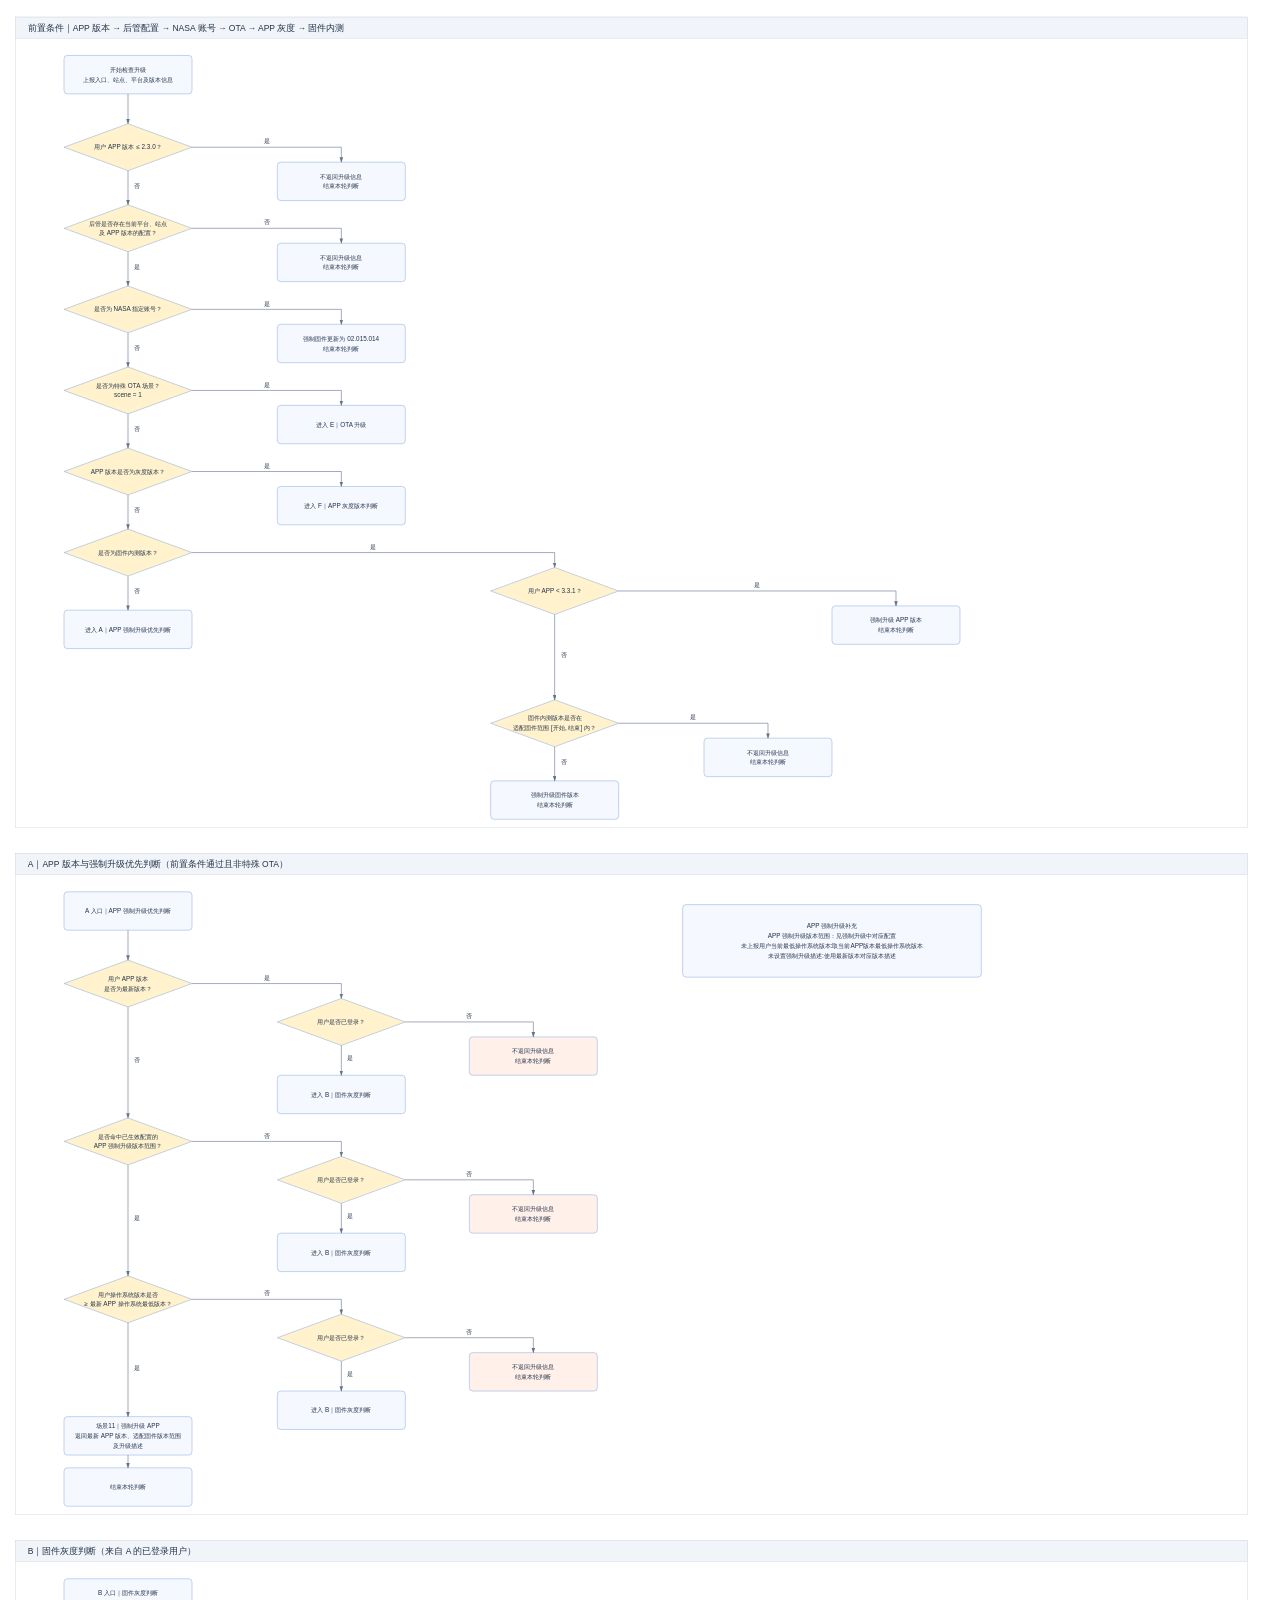
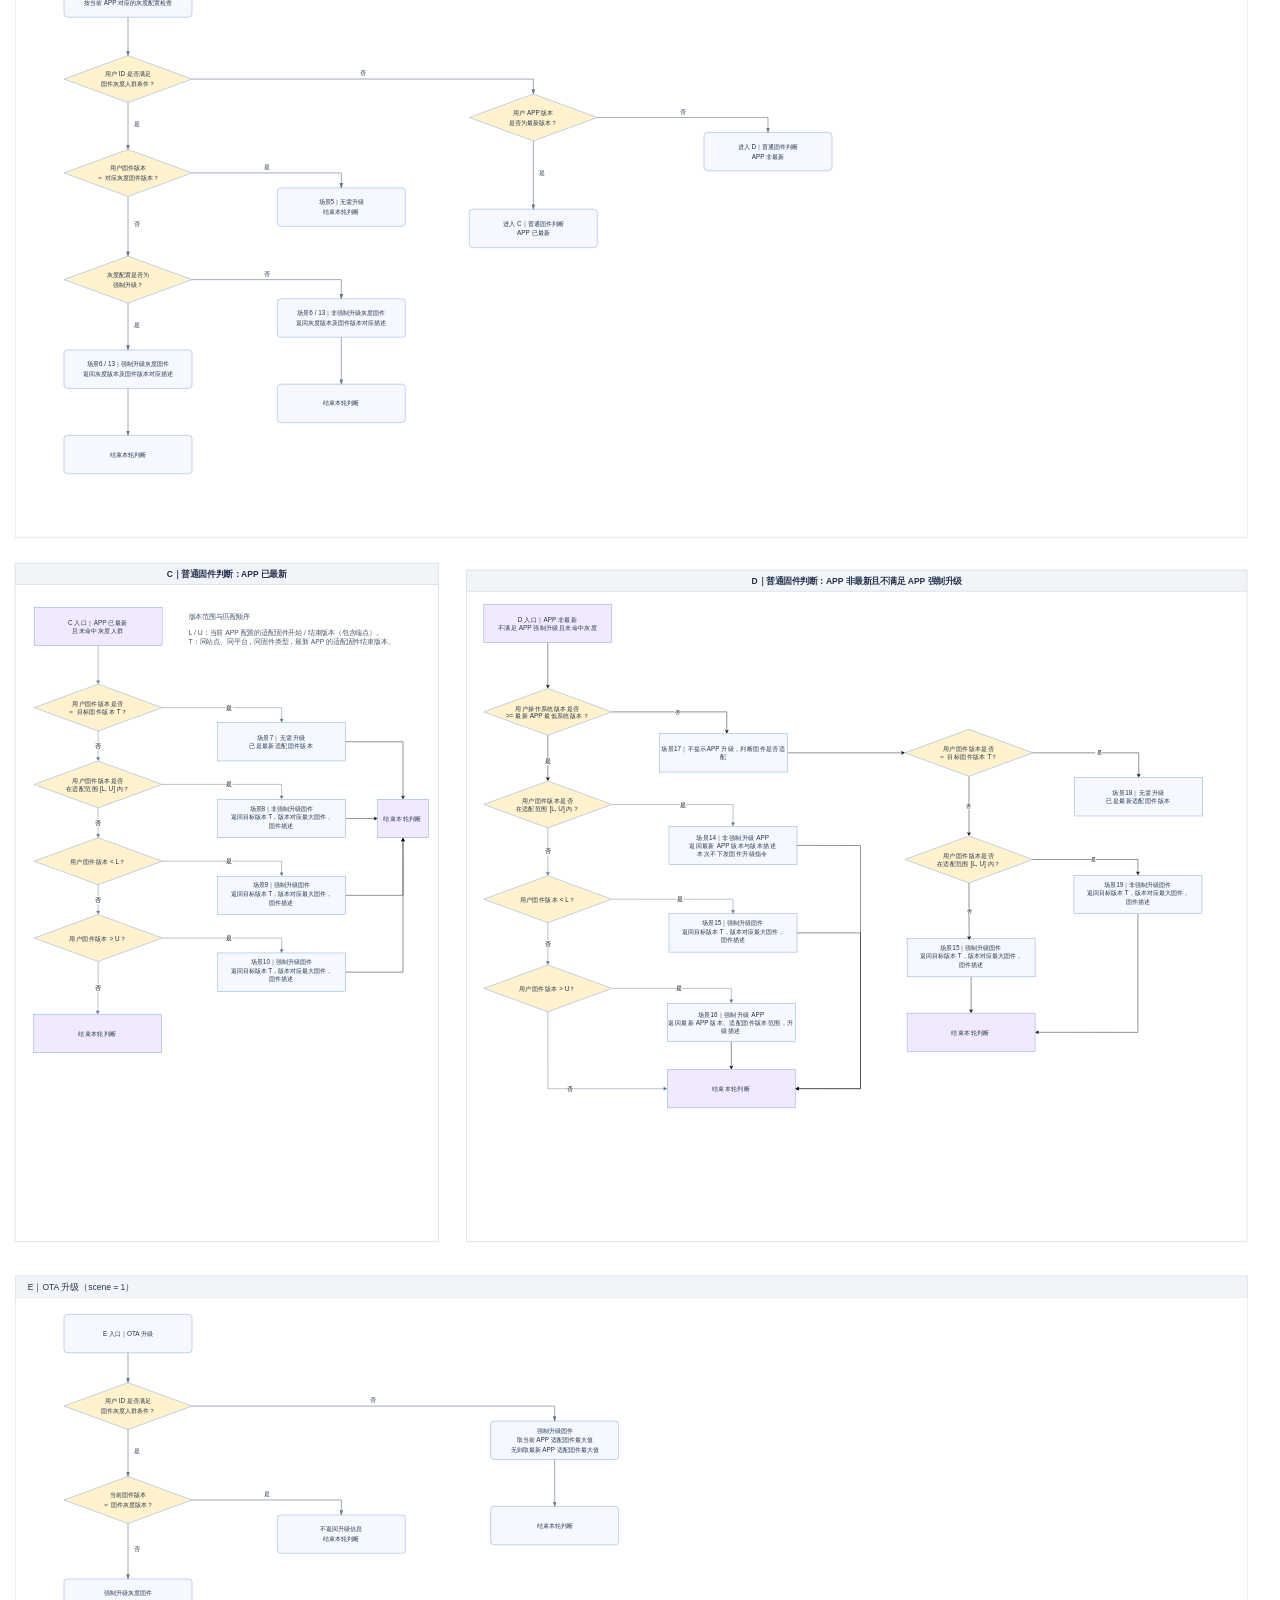
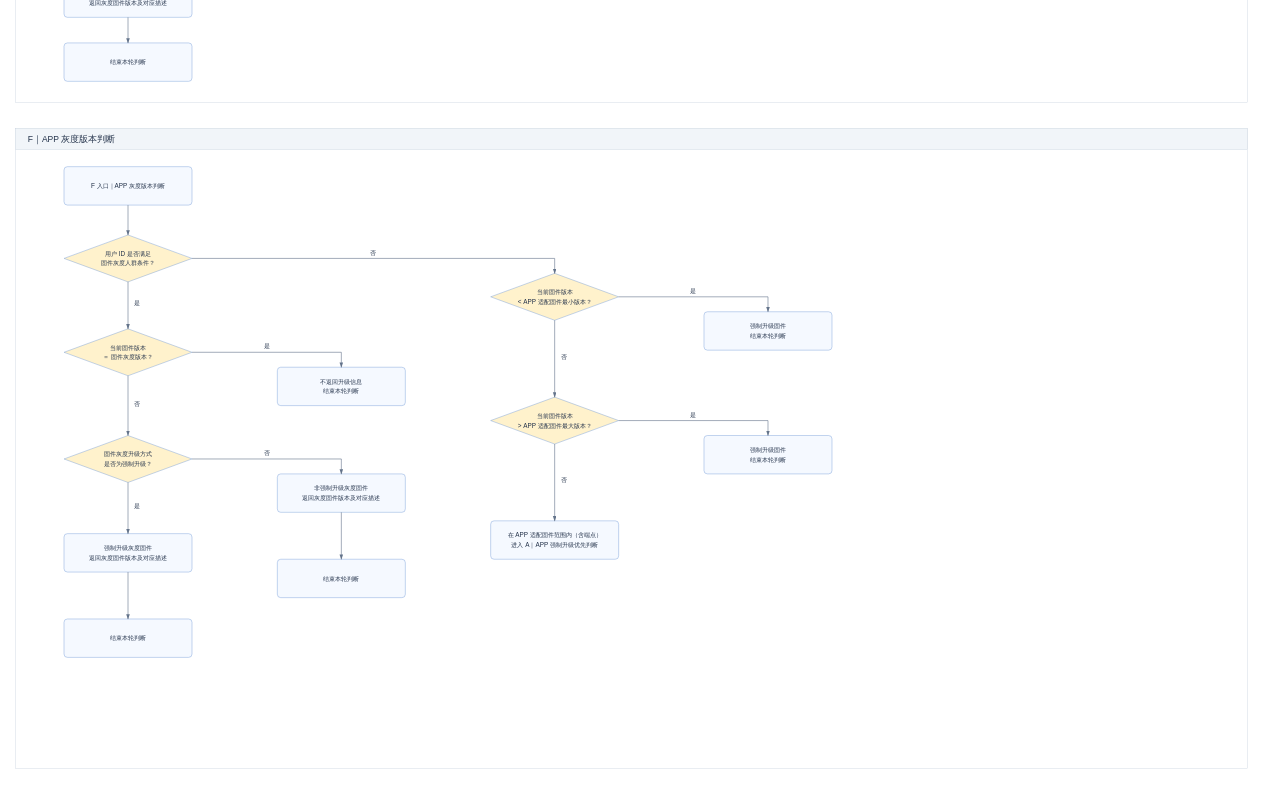
==== outputs/APP与固件升级-流程图打开.html @ 05f3bf26 "Publish OTA and APP grayscale upgrade flowcharts" ====
<!doctype html>
<html lang="zh-CN">
<head>
  <meta charset="utf-8">
  <meta name="viewport" content="width=device-width,initial-scale=1">
  <title>APP 与固件升级流程图</title>
  <style>
    html,body{margin:0;min-height:100%;background:#fff}
    img{display:block;width:100%;height:auto}
  </style>
</head>
<body>
  <img src="APP与固件升级-清晰布局.svg?v=20261028-ef-v6" alt="APP 与固件升级流程图">
</body>
</html>
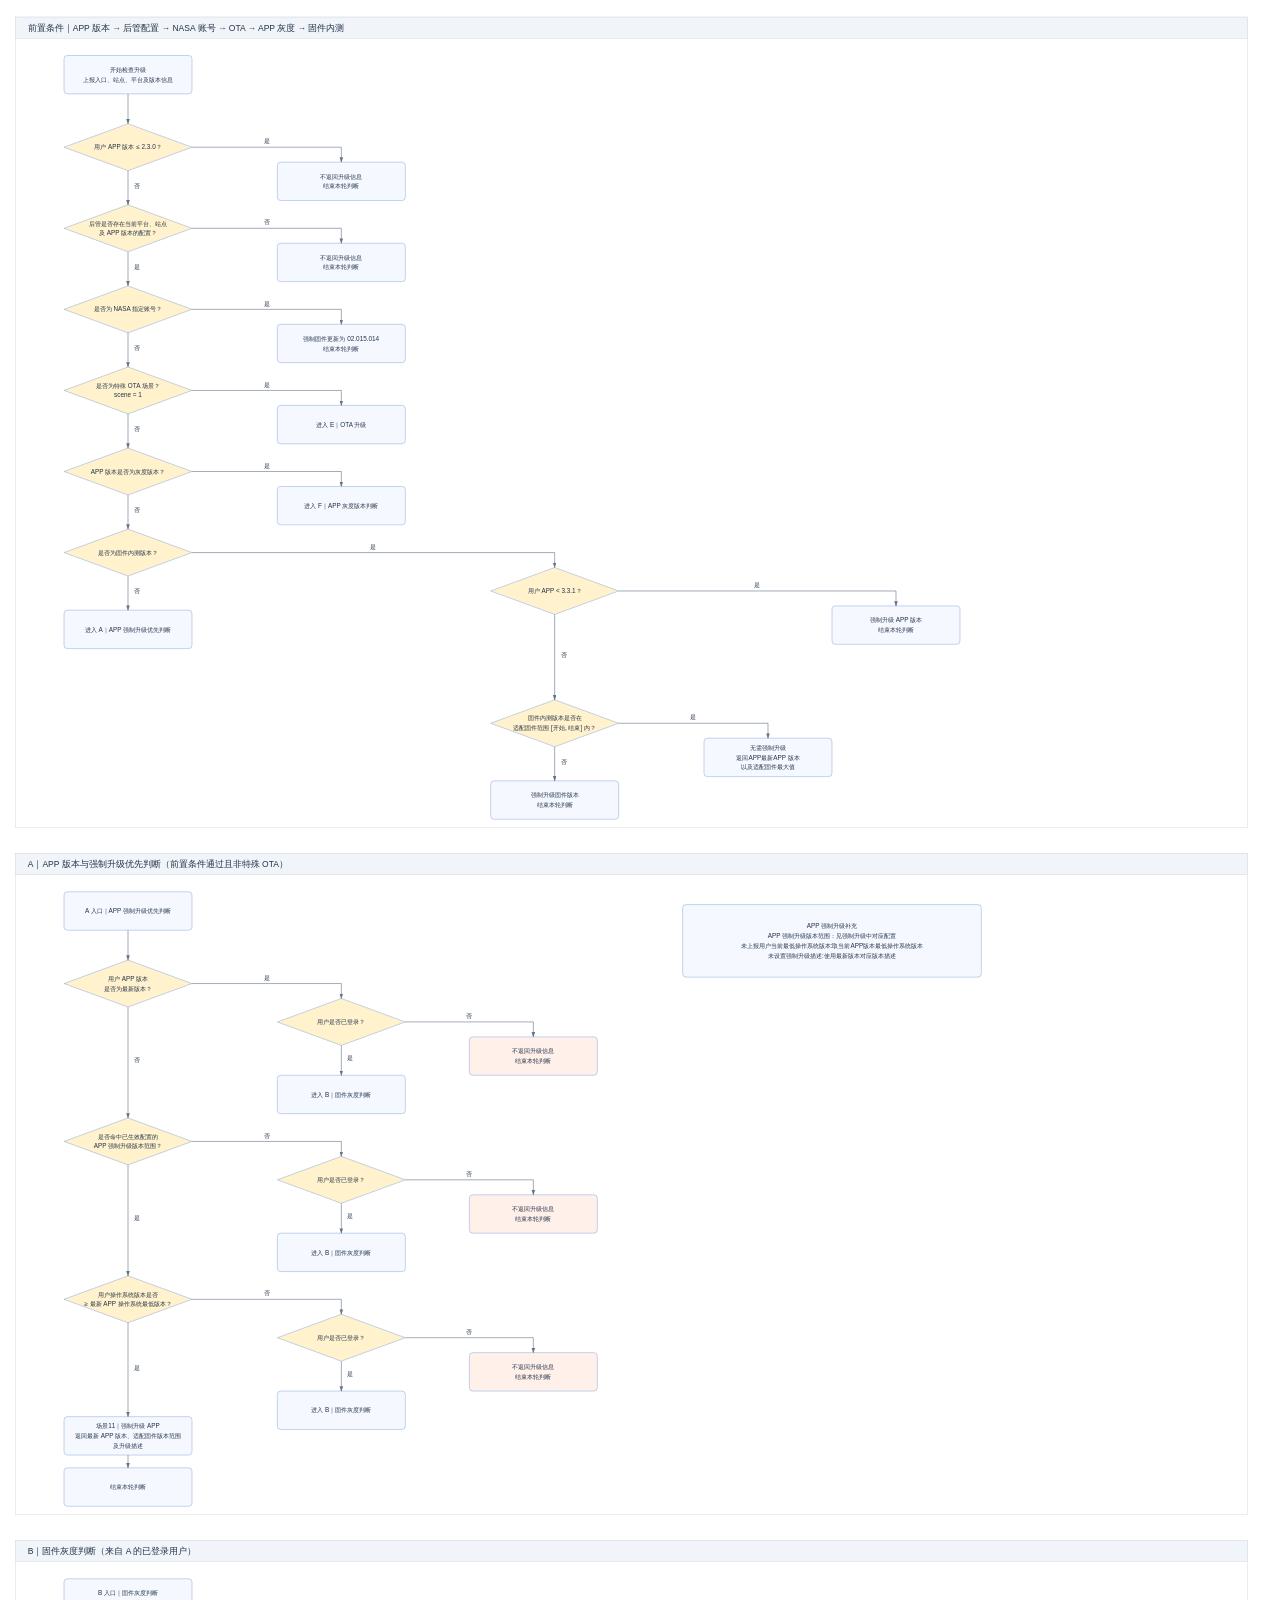
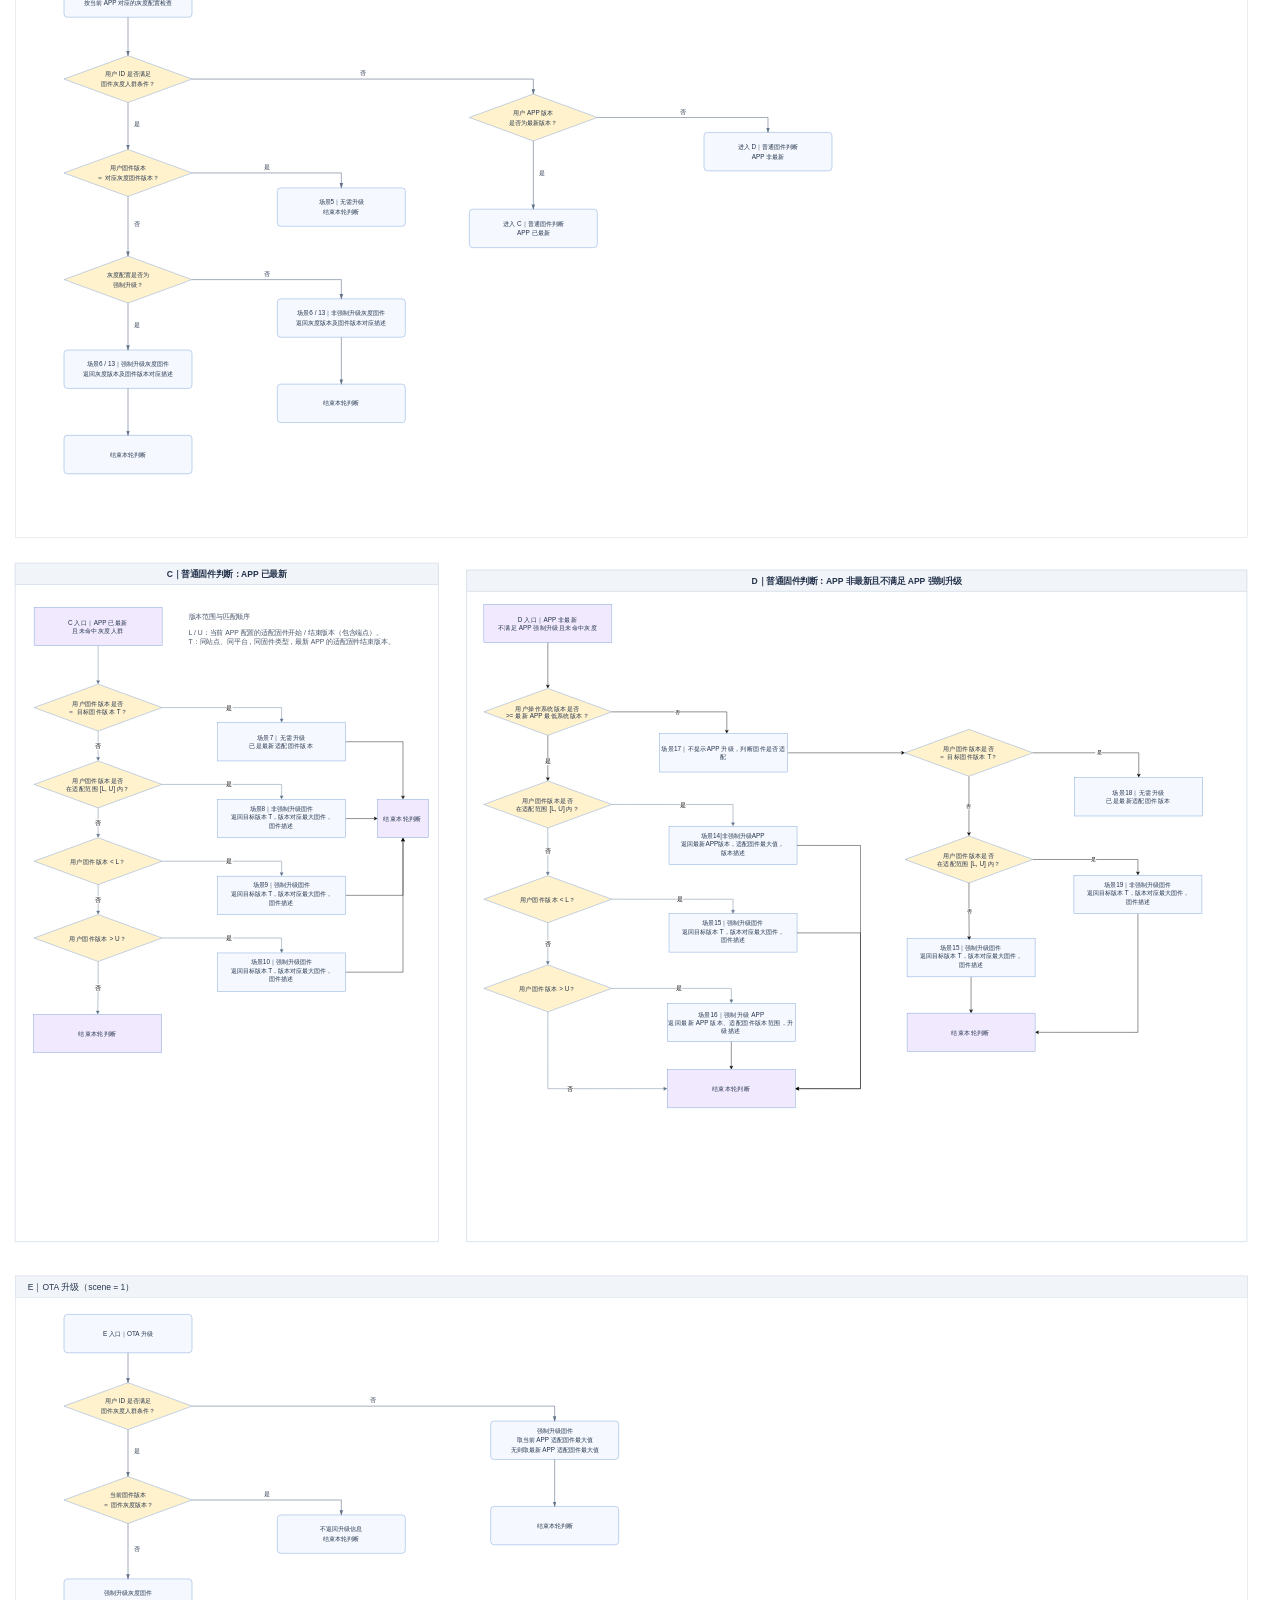
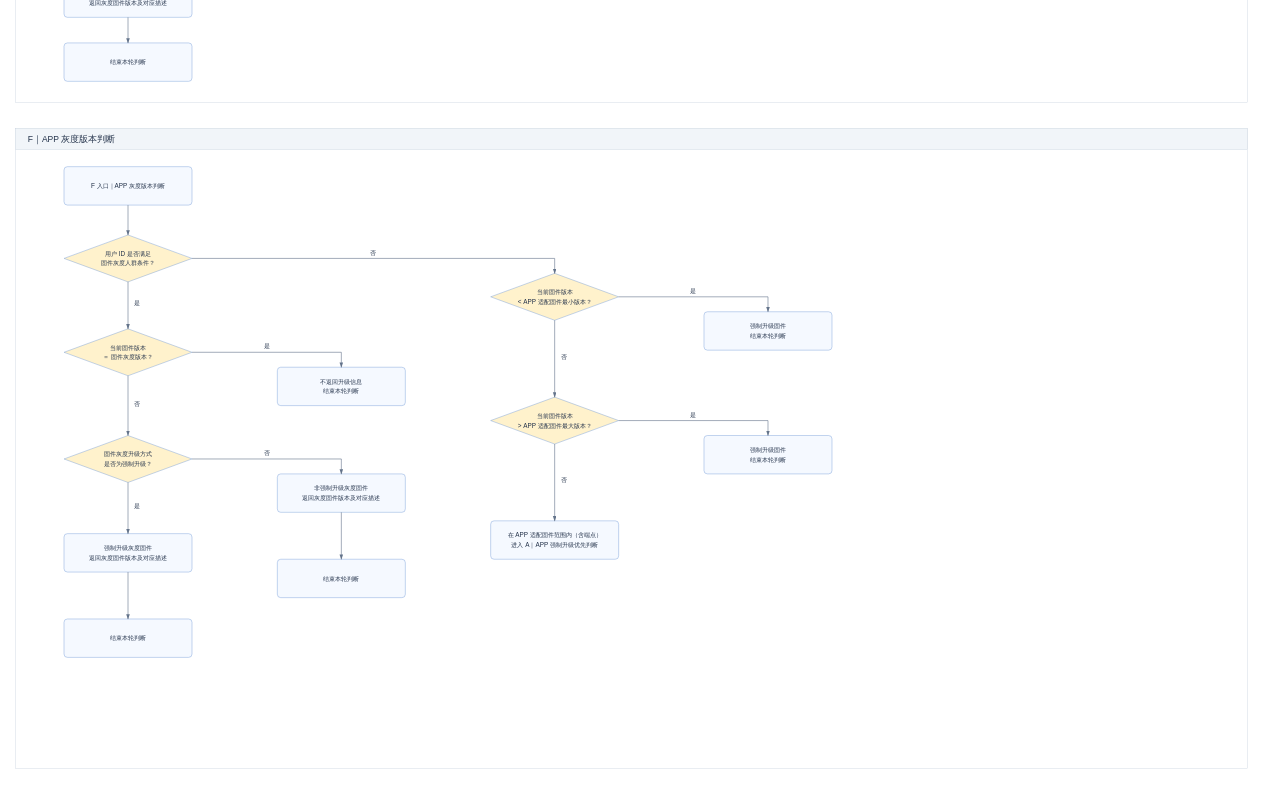
==== commit b316ebce: "Update beta firmware and scenario 14 upgrade responses" ====
--- a/outputs/APP与固件升级-流程图打开.html
+++ b/outputs/APP与固件升级-流程图打开.html
@@ -10,6 +10,6 @@
   </style>
 </head>
 <body>
-  <img src="APP与固件升级-清晰布局.svg?v=20261028-ef-v6" alt="APP 与固件升级流程图">
+  <img src="APP与固件升级-清晰布局.svg?v=20261028-scene14-v8" alt="APP 与固件升级流程图">
 </body>
 </html>
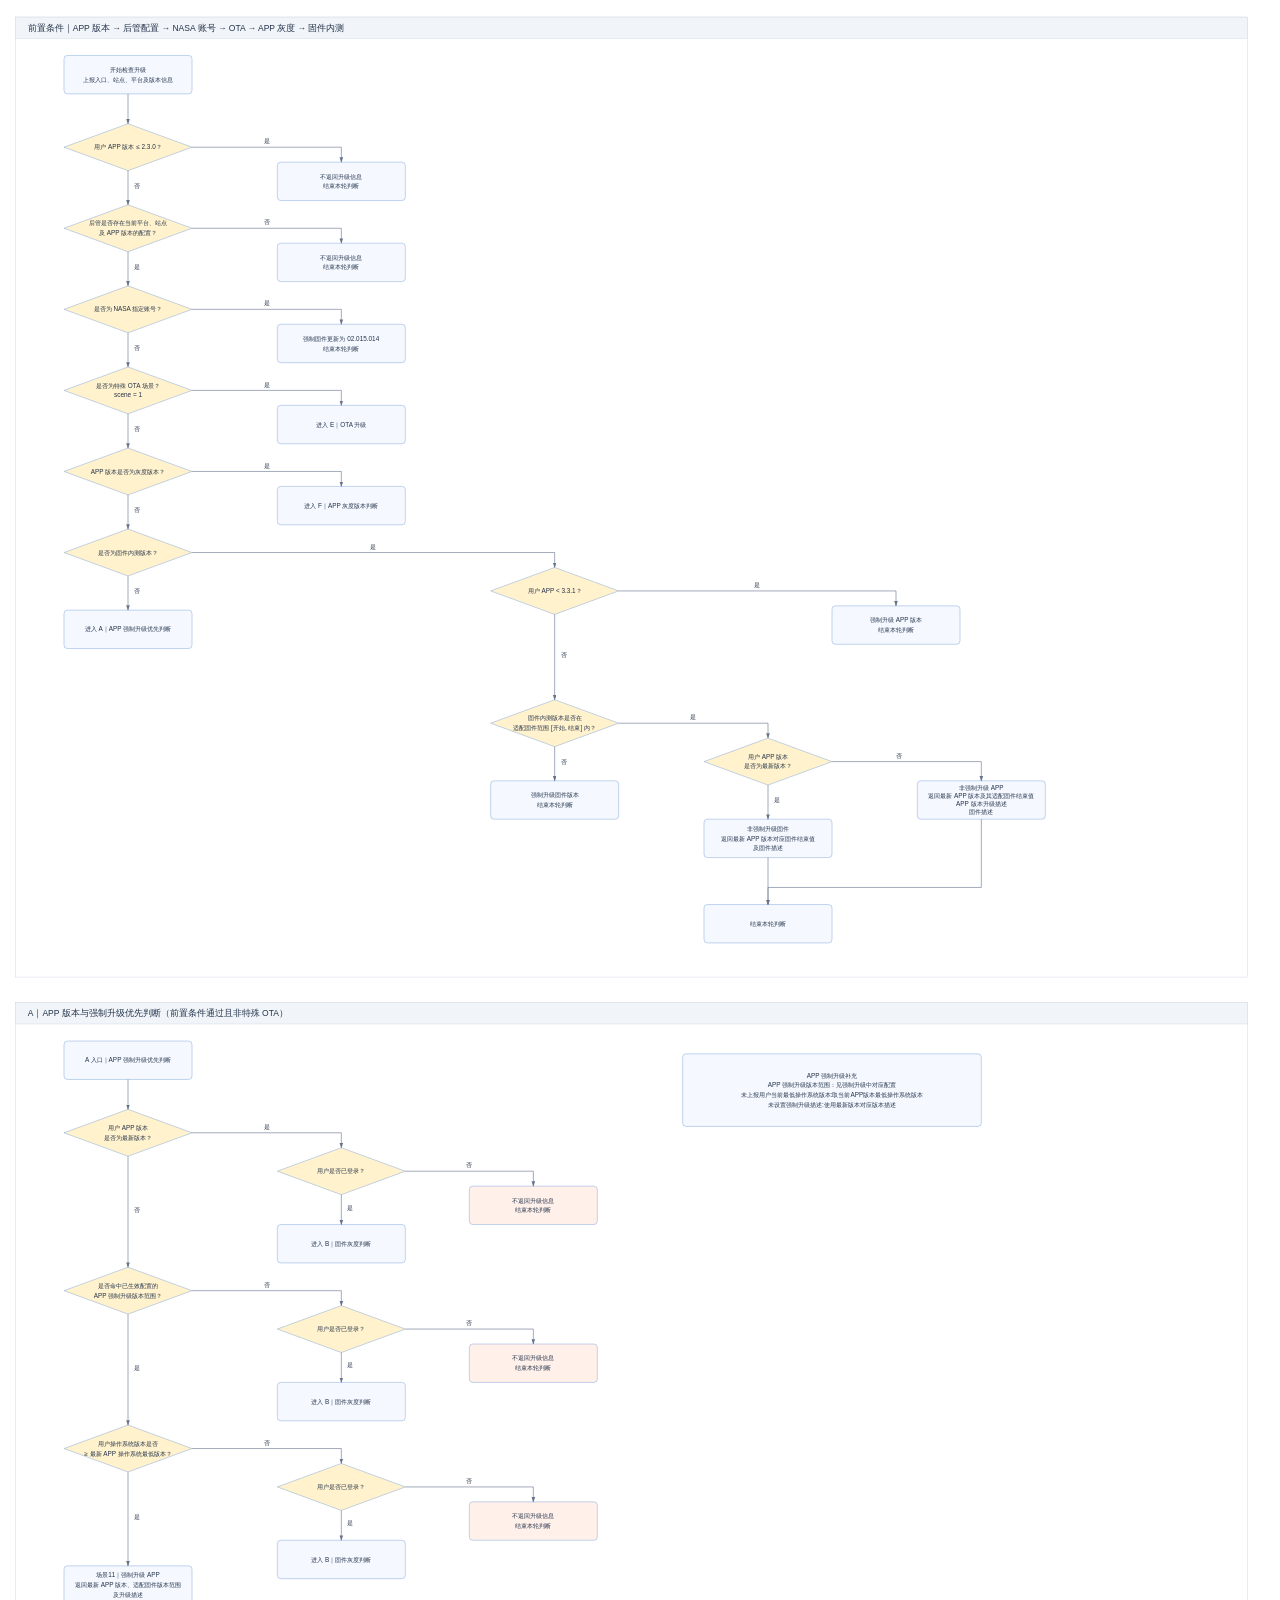
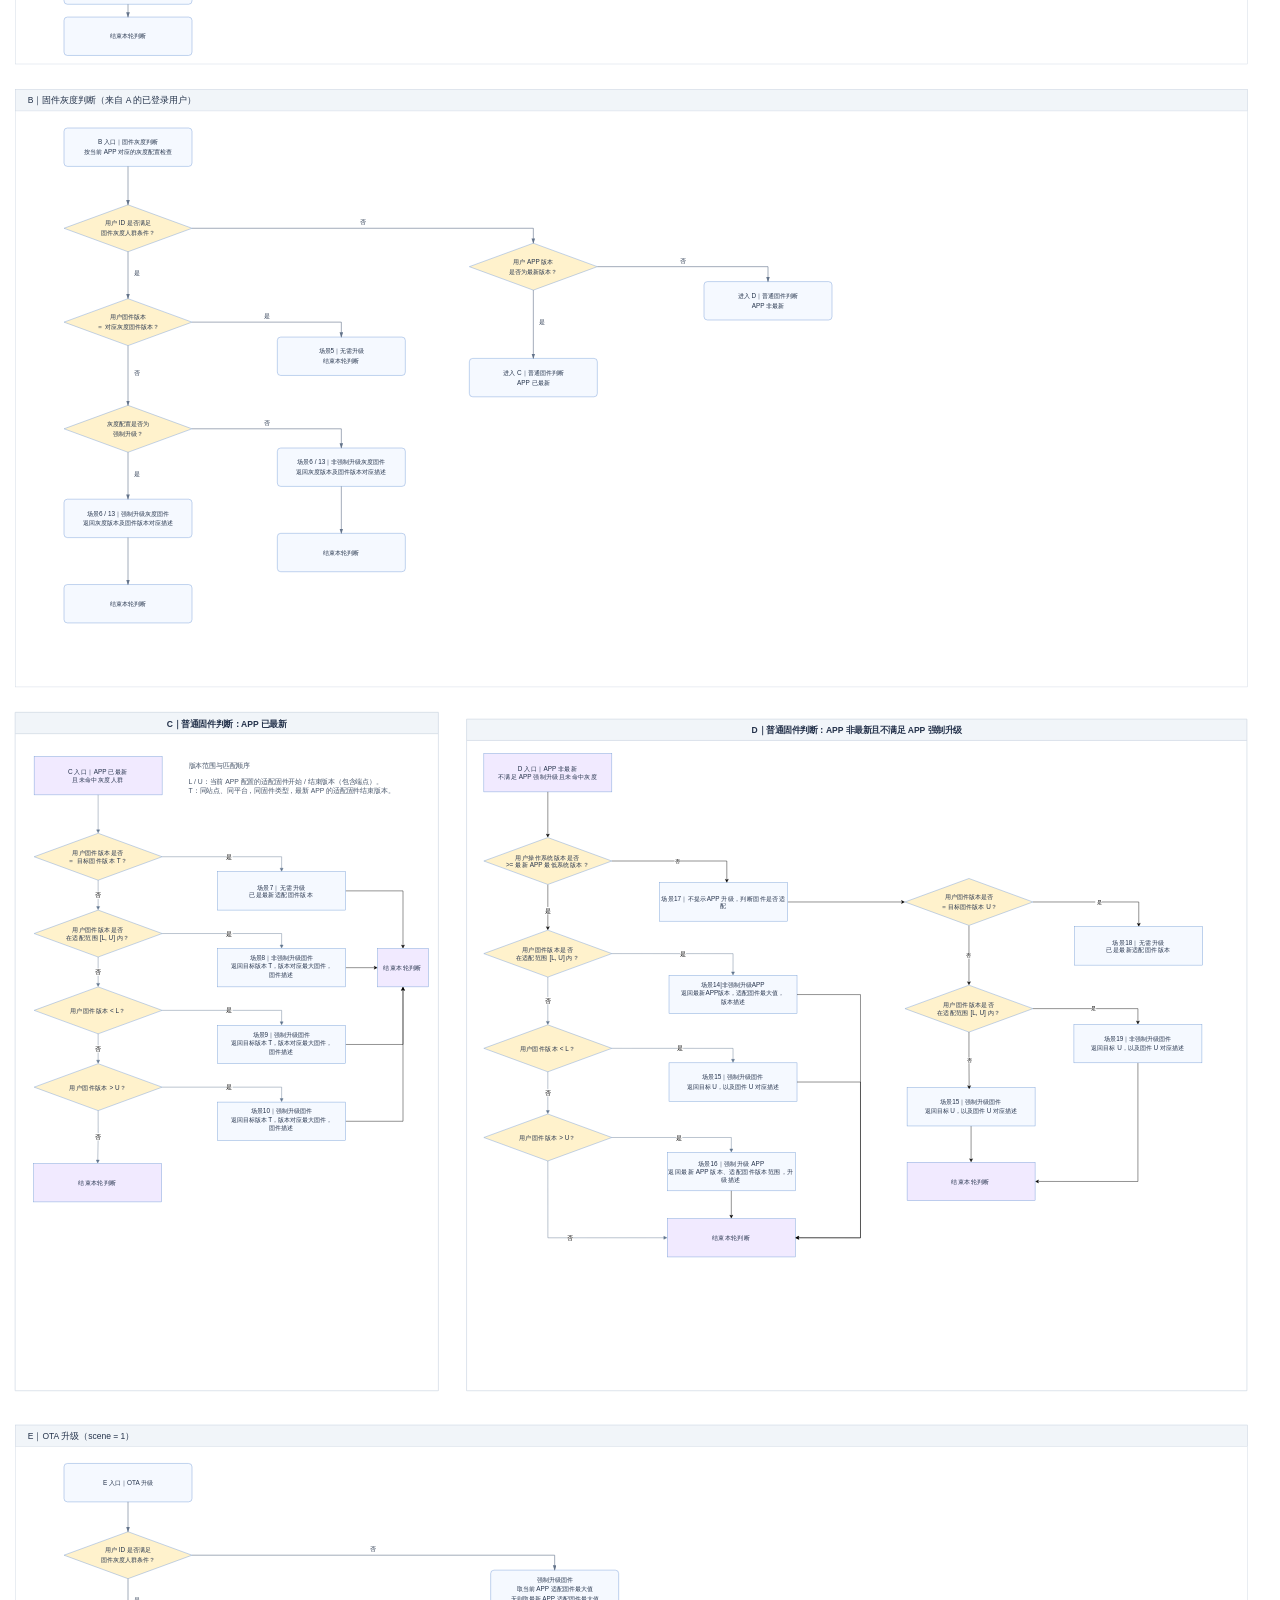
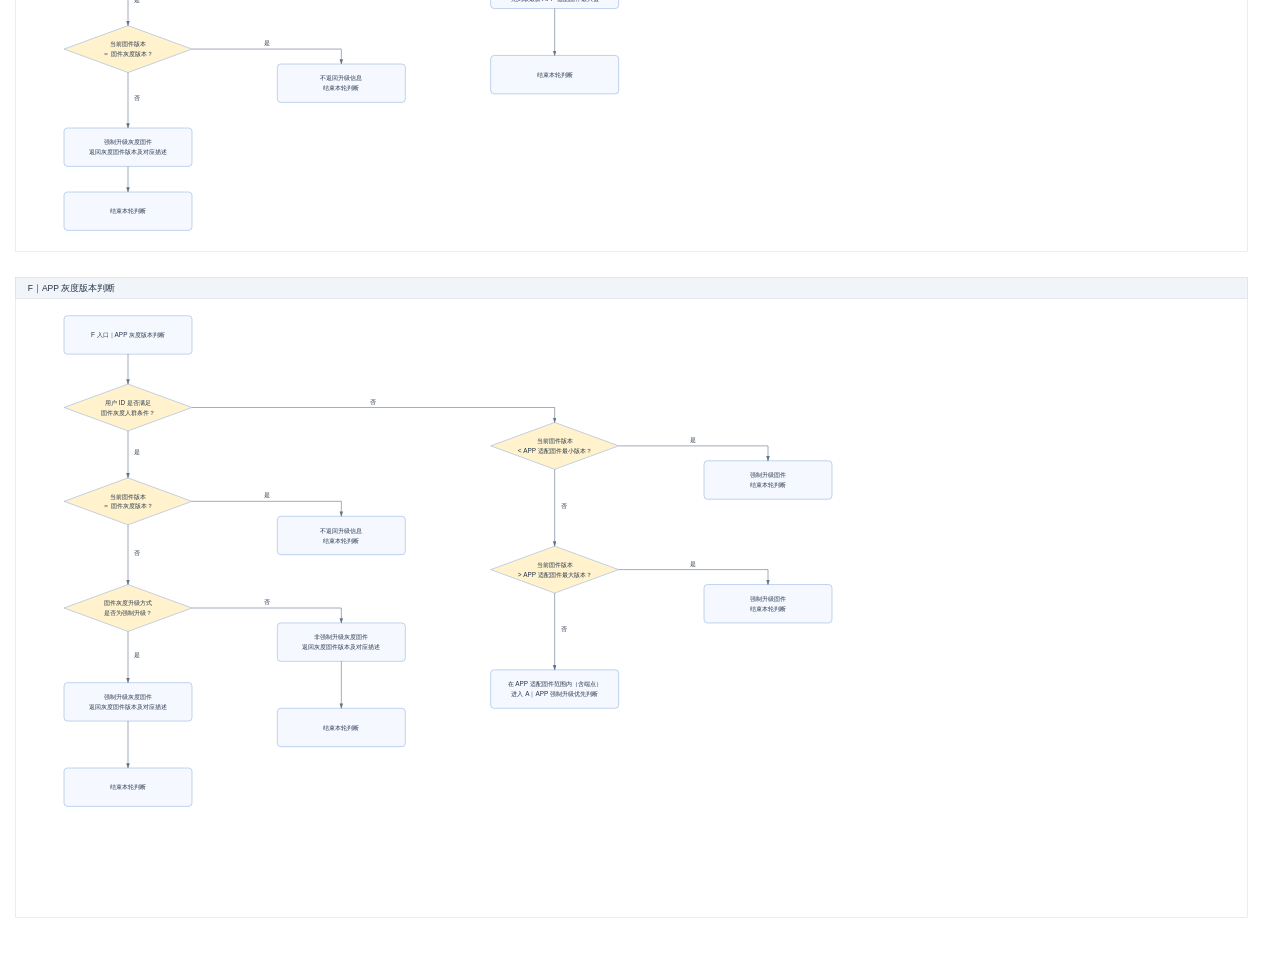
==== commit 720098b0: "Update upgrade flowchart beta firmware and target U logic" ====
--- a/outputs/APP与固件升级-流程图打开.html
+++ b/outputs/APP与固件升级-流程图打开.html
@@ -10,6 +10,6 @@
   </style>
 </head>
 <body>
-  <img src="APP与固件升级-清晰布局.svg?v=20261028-scene14-v8" alt="APP 与固件升级流程图">
+  <img src="APP与固件升级-清晰布局.svg?v=20261109-beta-latest-v10" alt="APP 与固件升级流程图">
 </body>
 </html>
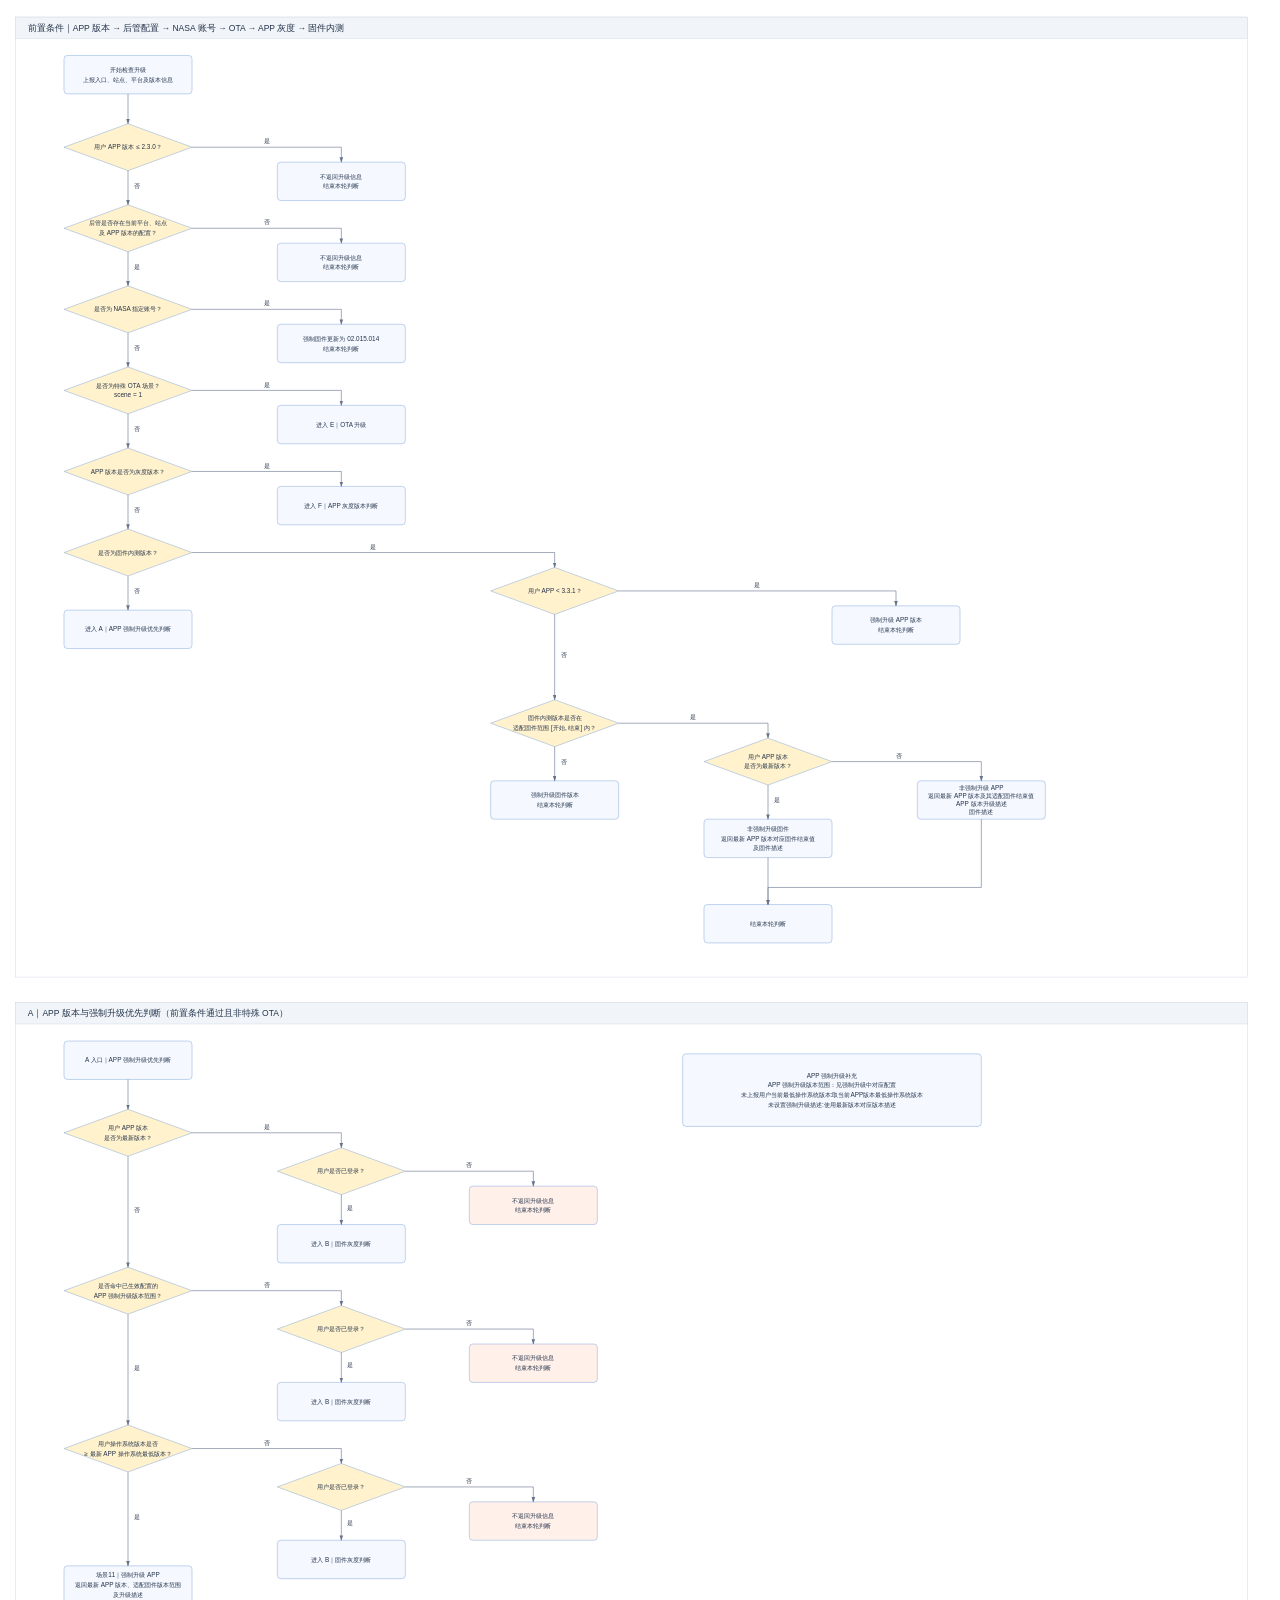
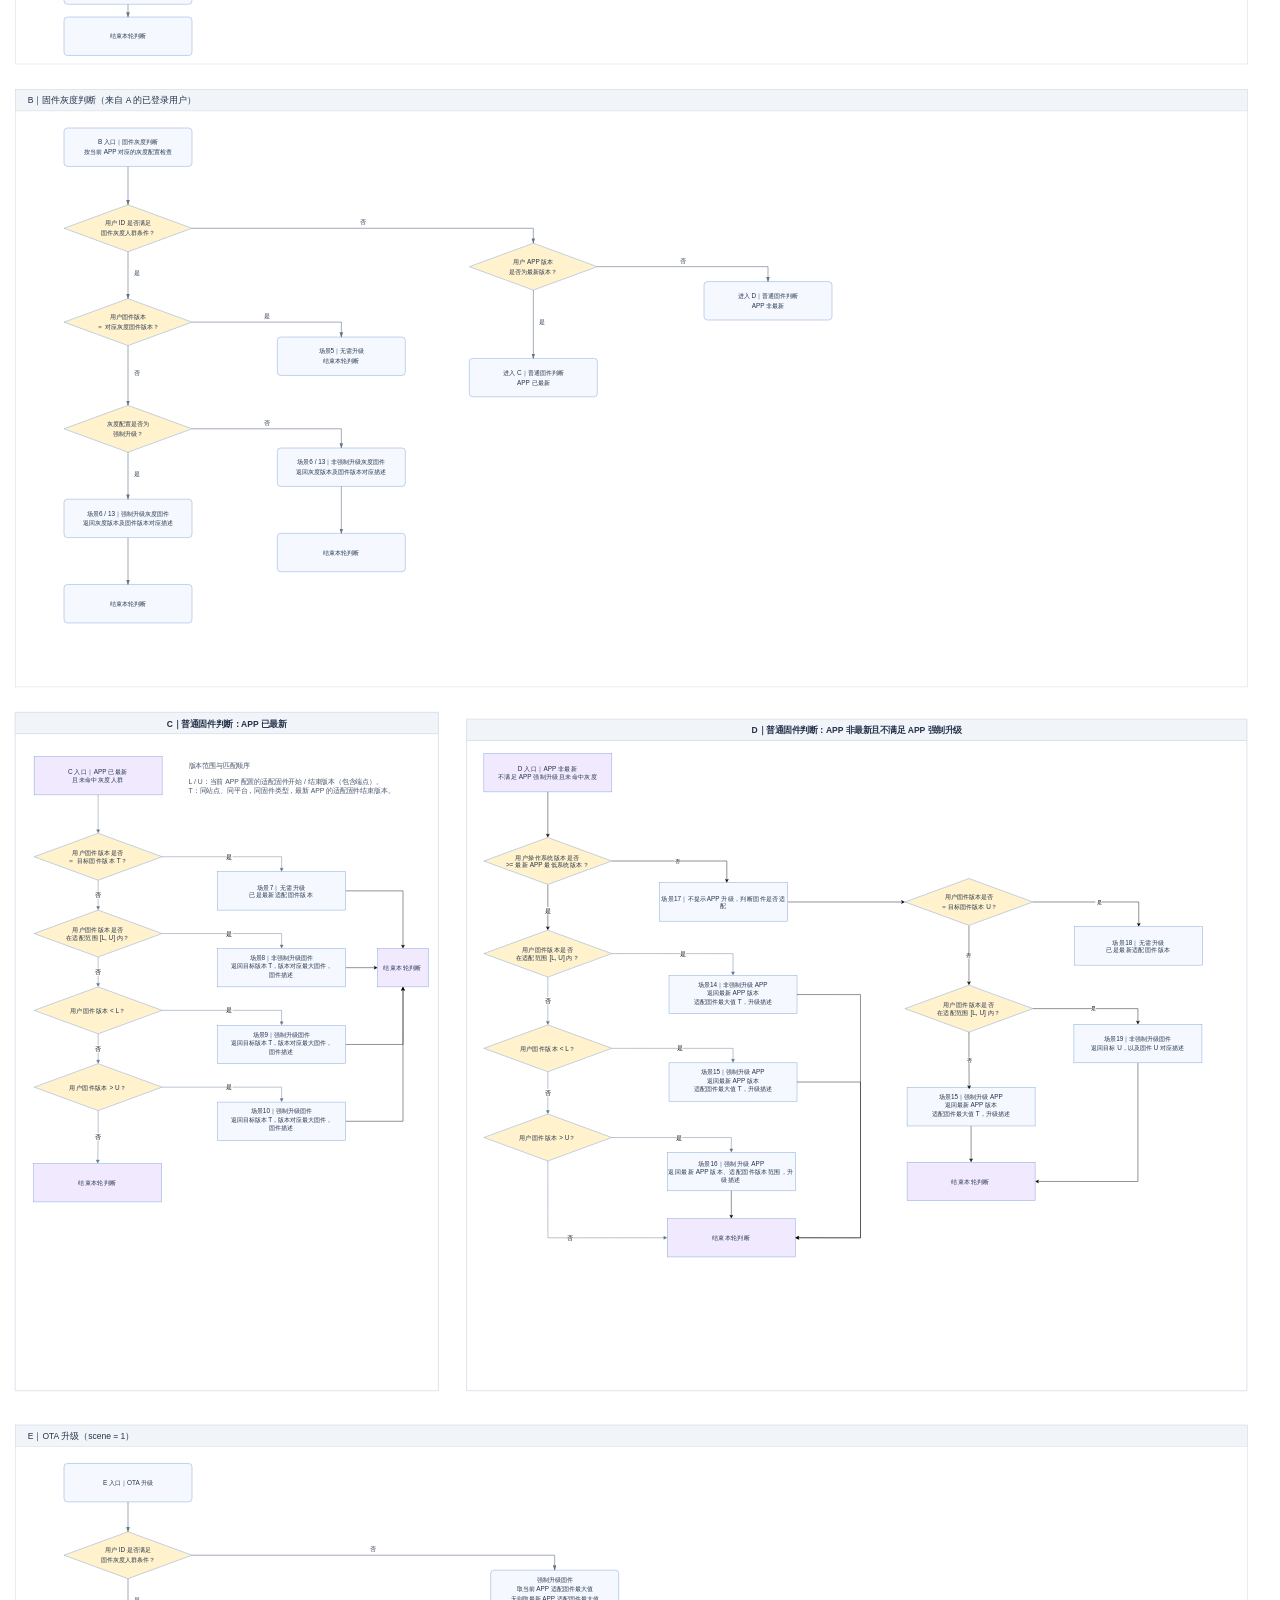
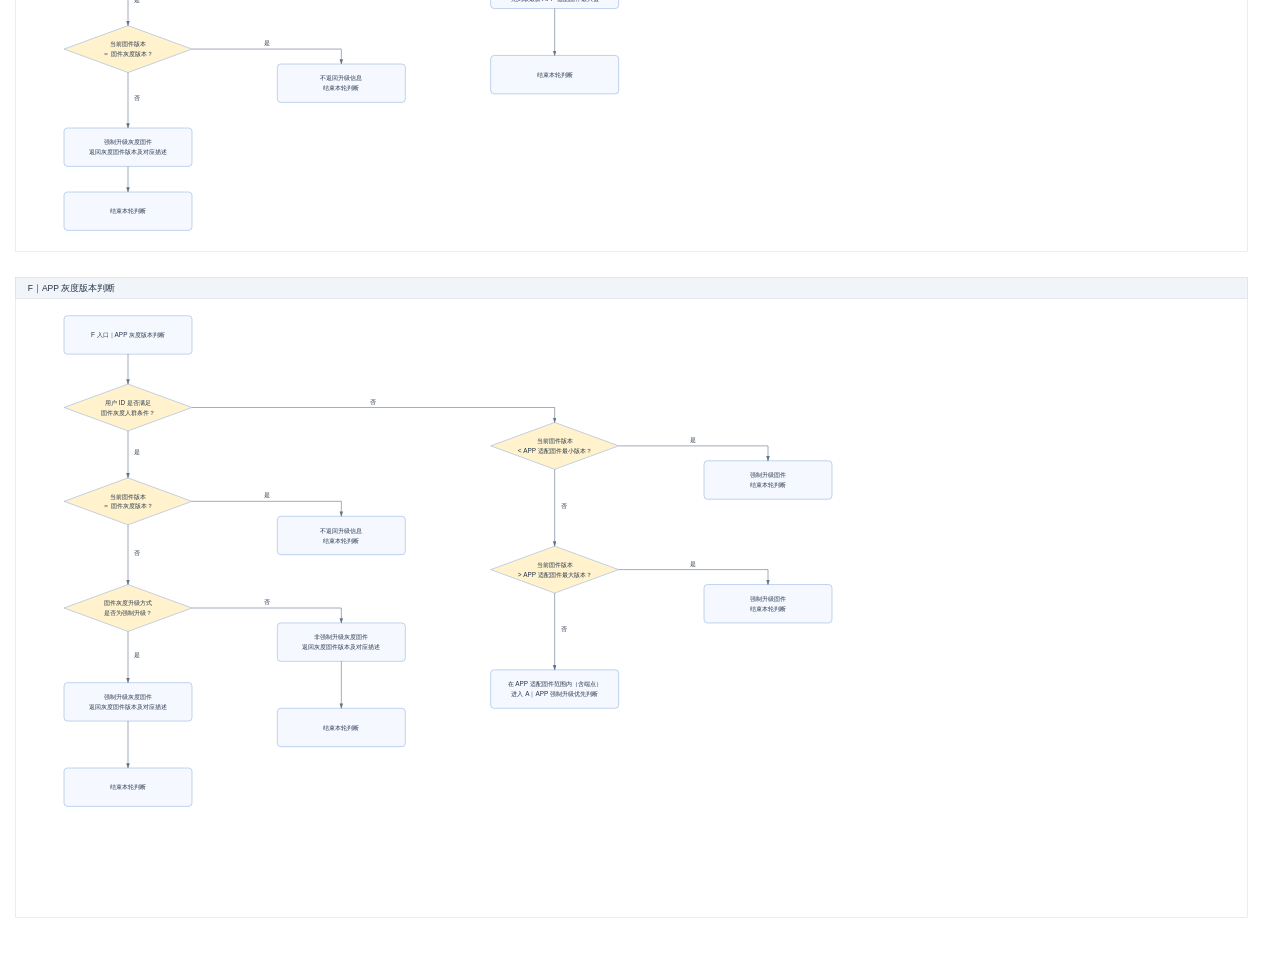
==== commit 0e8b84e9: "Update scenarios 14 and 15 APP upgrade responses" ====
--- a/outputs/APP与固件升级-流程图打开.html
+++ b/outputs/APP与固件升级-流程图打开.html
@@ -10,6 +10,6 @@
   </style>
 </head>
 <body>
-  <img src="APP与固件升级-清晰布局.svg?v=20261109-beta-latest-v10" alt="APP 与固件升级流程图">
+  <img src="APP与固件升级-清晰布局.svg?v=20261109-scenes14-15-v11" alt="APP 与固件升级流程图">
 </body>
 </html>
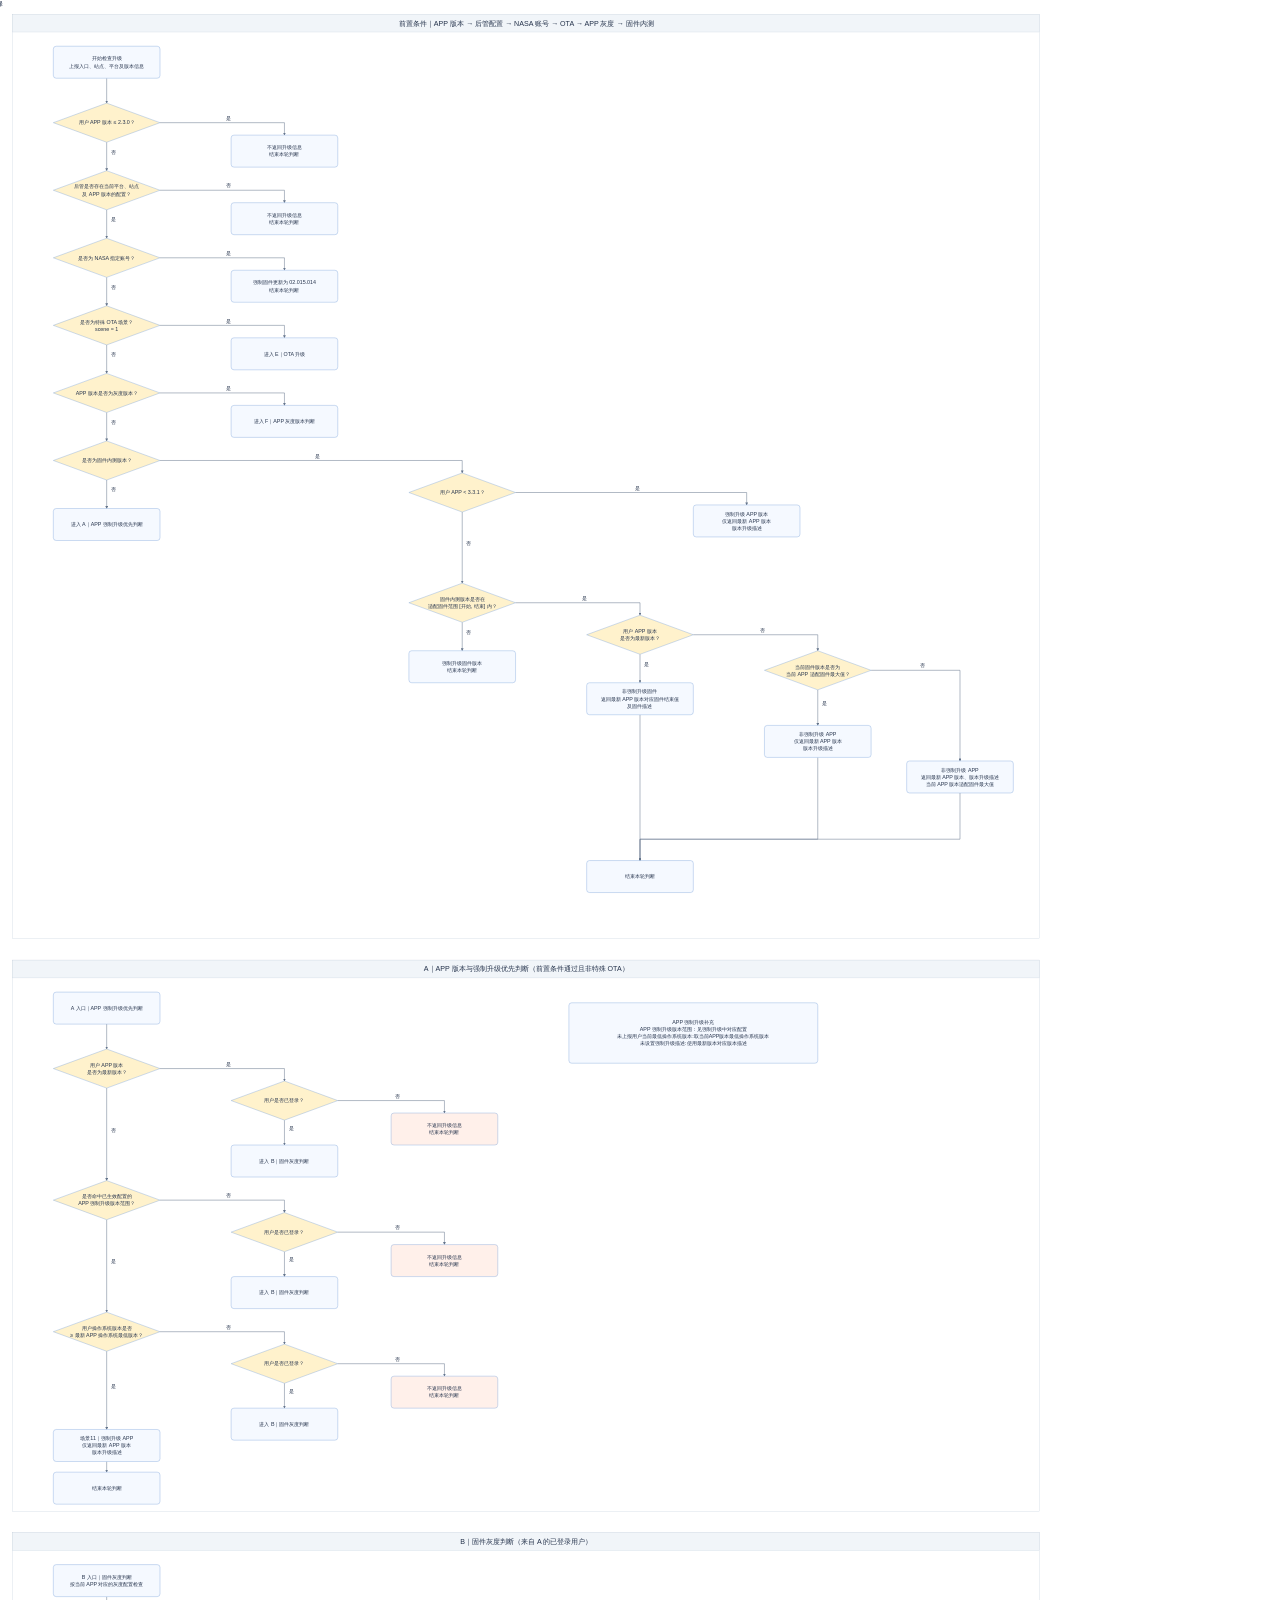
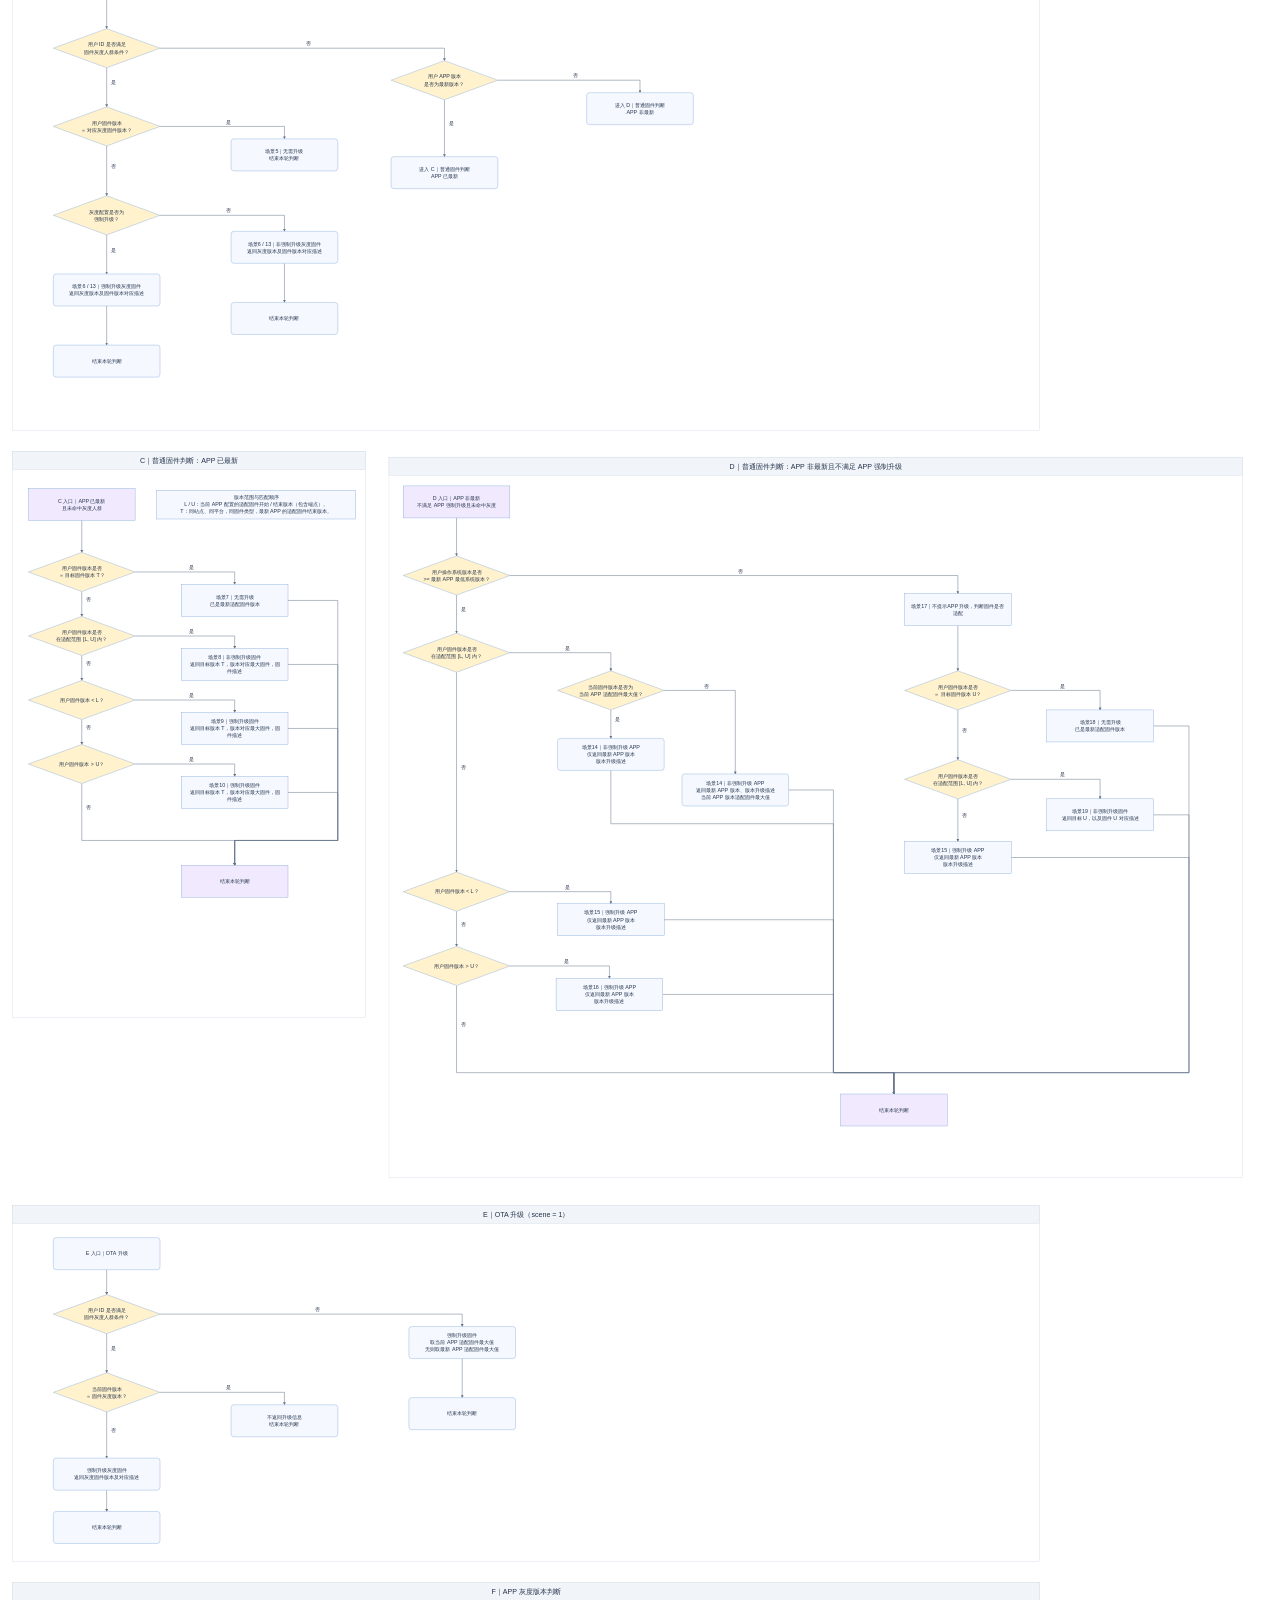
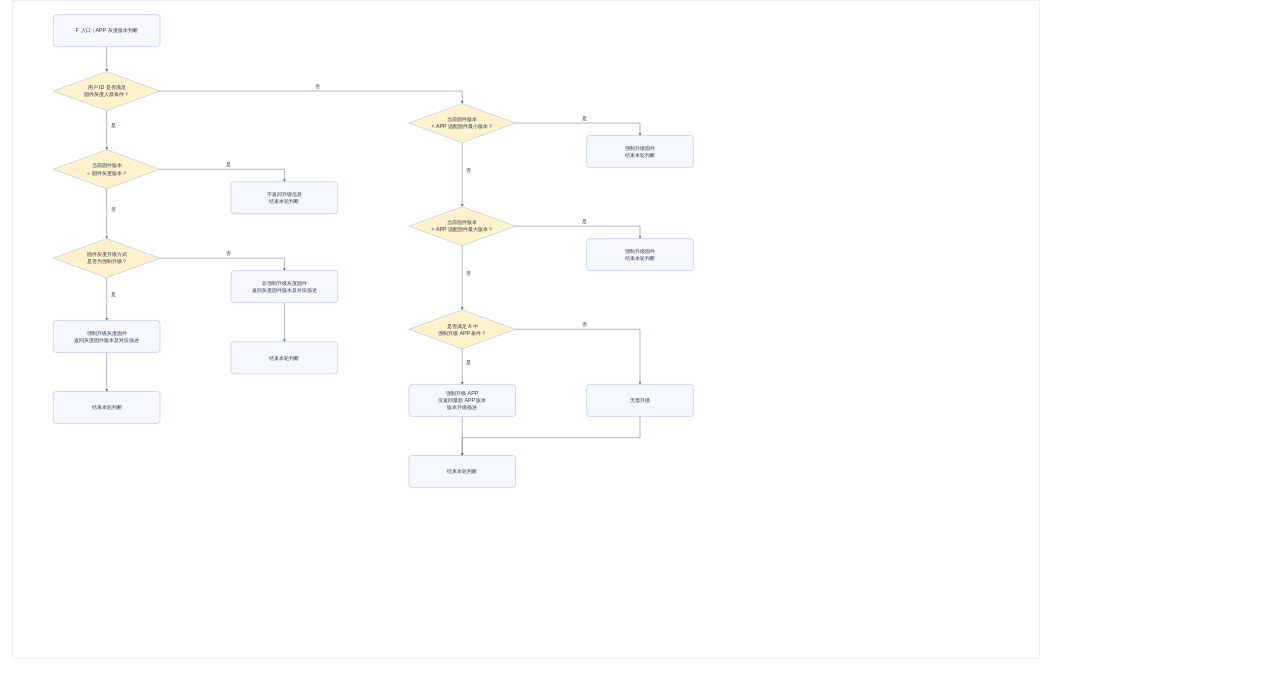
==== commit a808eab8: "Update upgrade responses and clarify C and D flow routing" ====
--- a/outputs/APP与固件升级-流程图打开.html
+++ b/outputs/APP与固件升级-流程图打开.html
@@ -10,6 +10,6 @@
   </style>
 </head>
 <body>
-  <img src="APP与固件升级-清晰布局.svg?v=20261109-scenes14-15-v11" alt="APP 与固件升级流程图">
+  <img src="APP与固件升级-清晰布局.svg?v=20261112-d-routing-v14" alt="APP 与固件升级流程图">
 </body>
 </html>
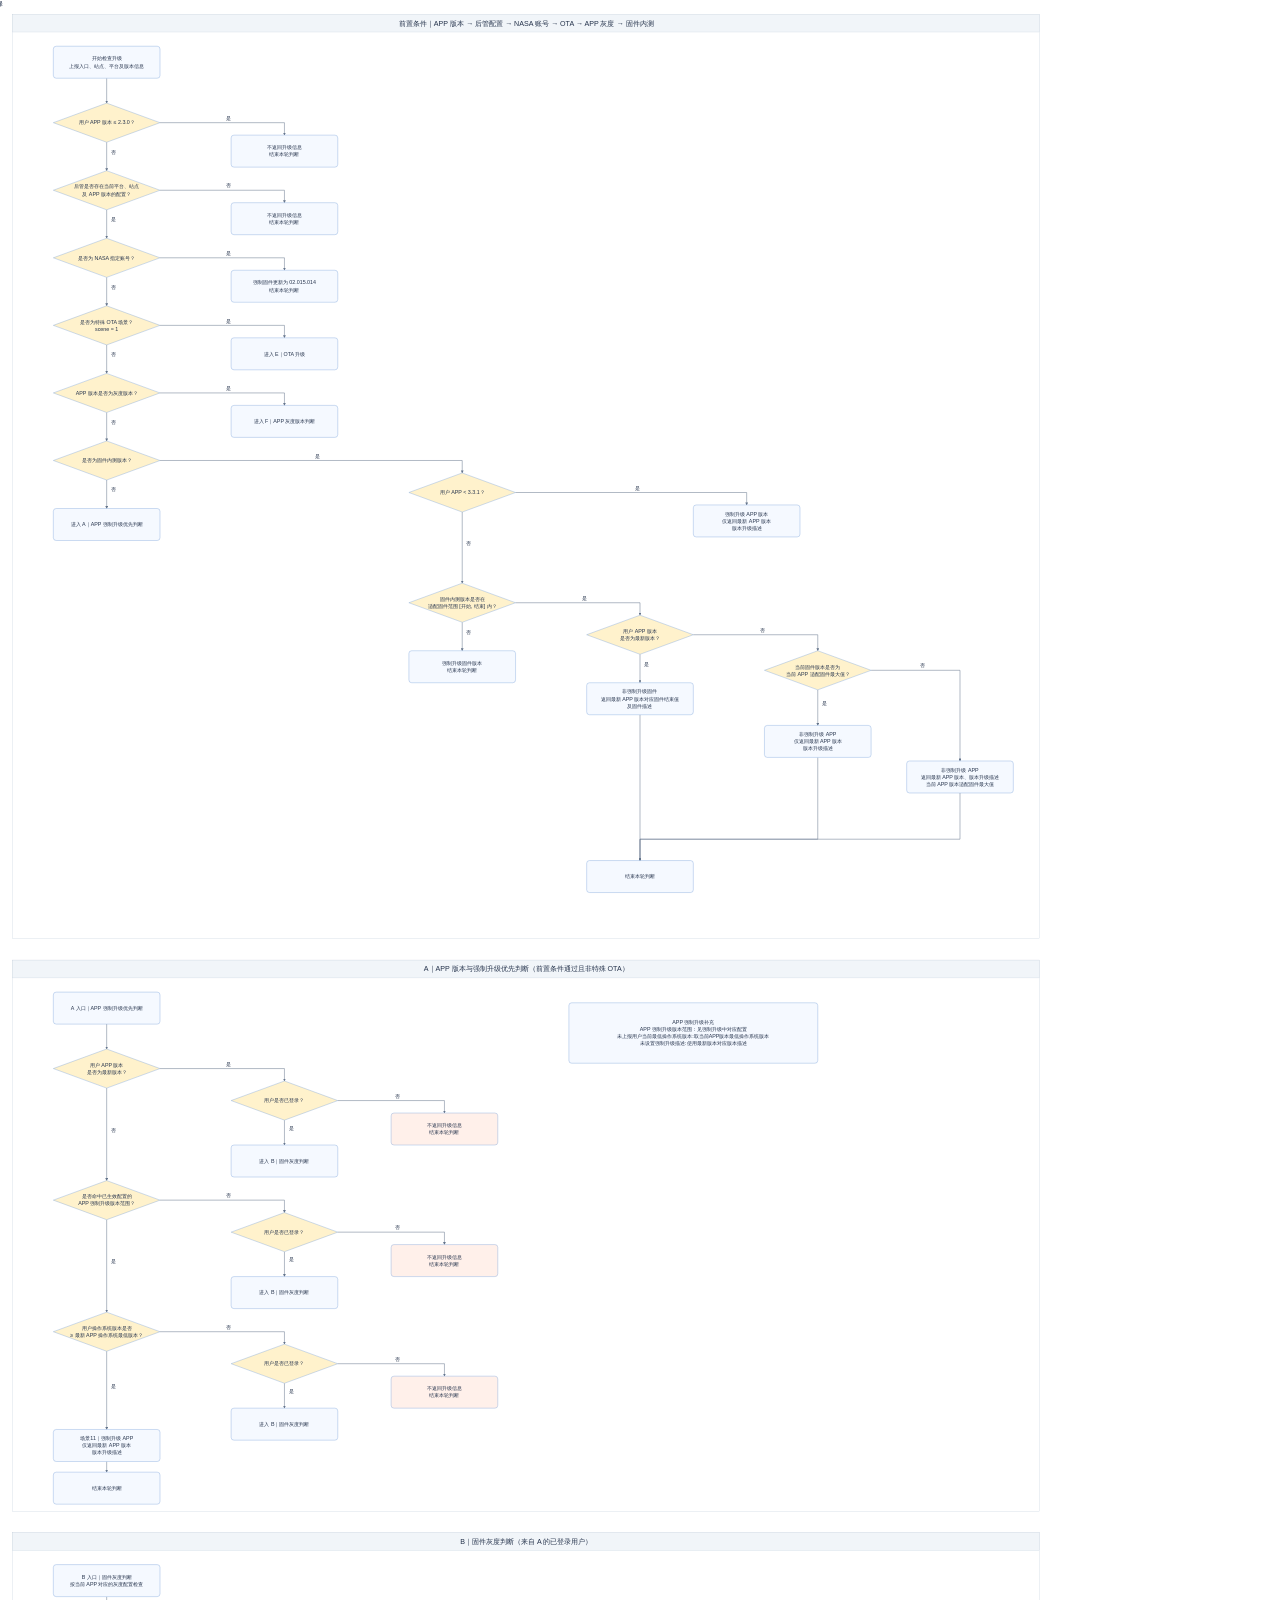
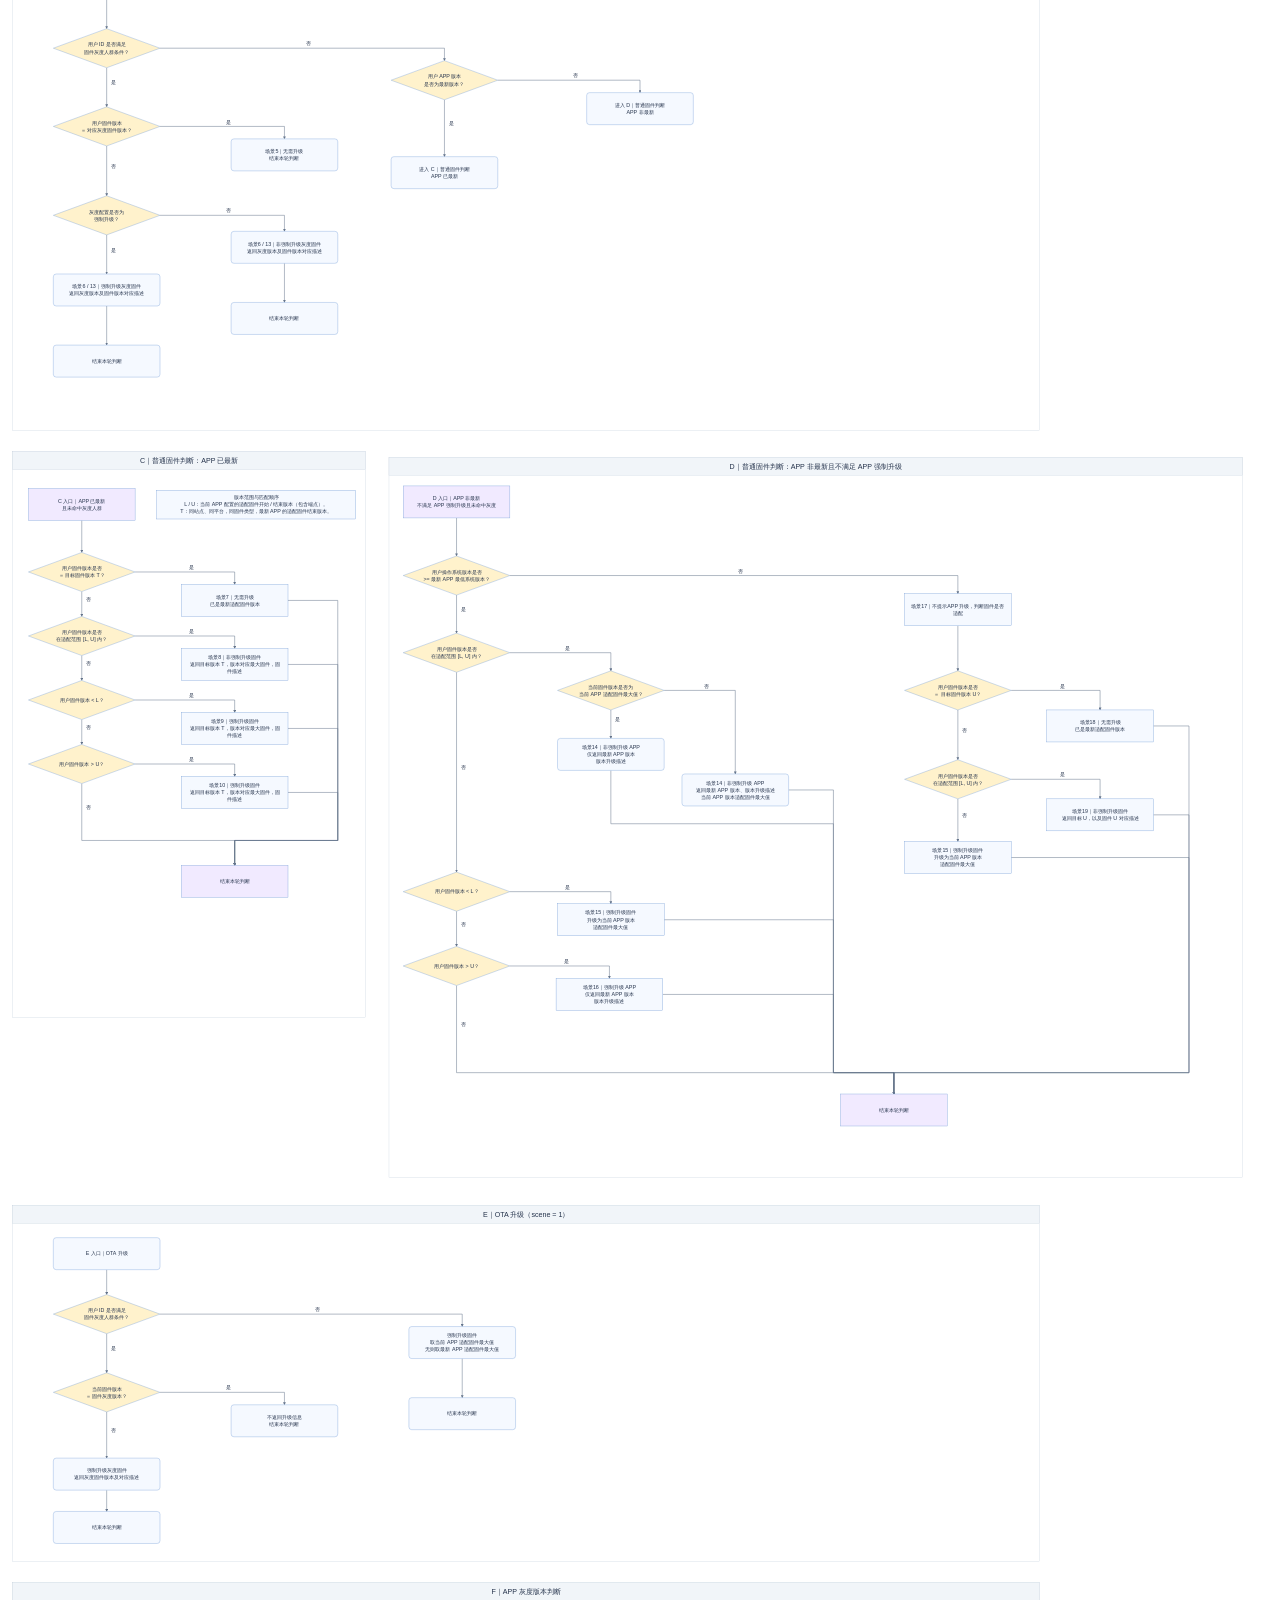
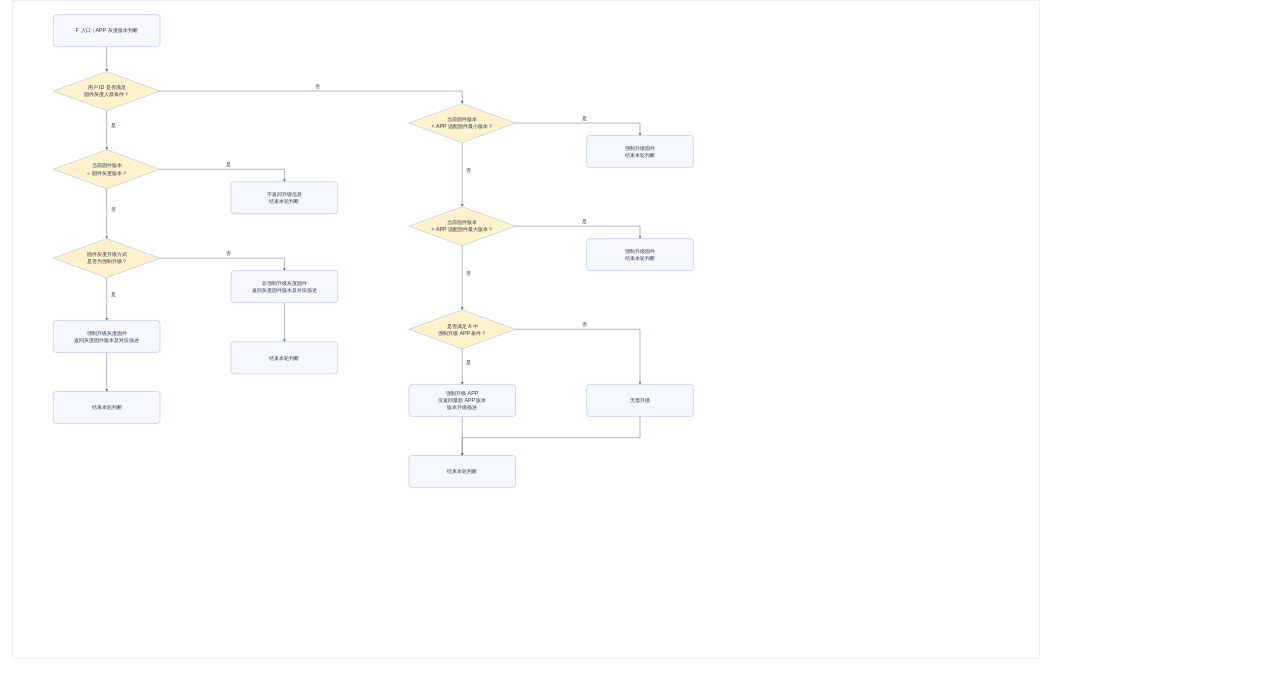
==== commit fca9aad2: "Change scenario 15 to forced firmware upgrade" ====
--- a/outputs/APP与固件升级-流程图打开.html
+++ b/outputs/APP与固件升级-流程图打开.html
@@ -10,6 +10,6 @@
   </style>
 </head>
 <body>
-  <img src="APP与固件升级-清晰布局.svg?v=20261112-d-routing-v14" alt="APP 与固件升级流程图">
+  <img src="APP与固件升级-清晰布局.svg?v=20261113-scene15-v15" alt="APP 与固件升级流程图">
 </body>
 </html>
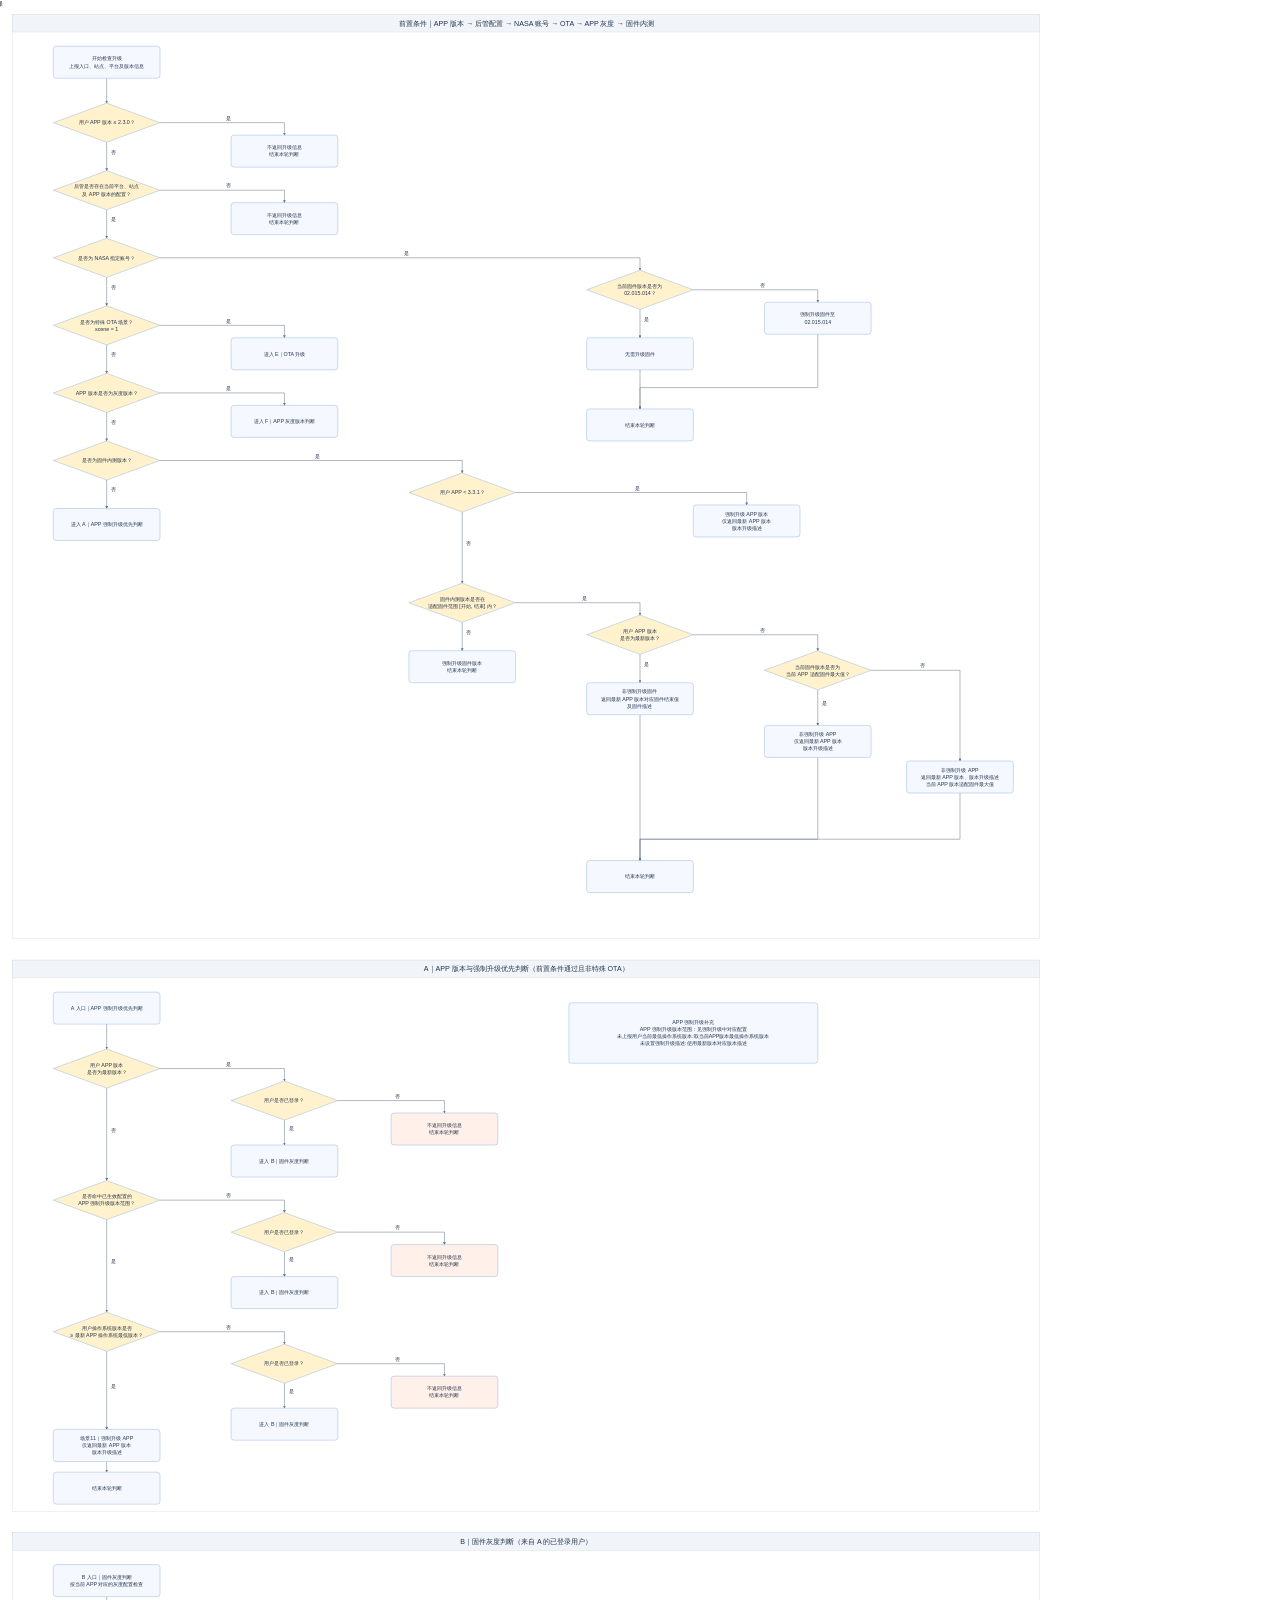
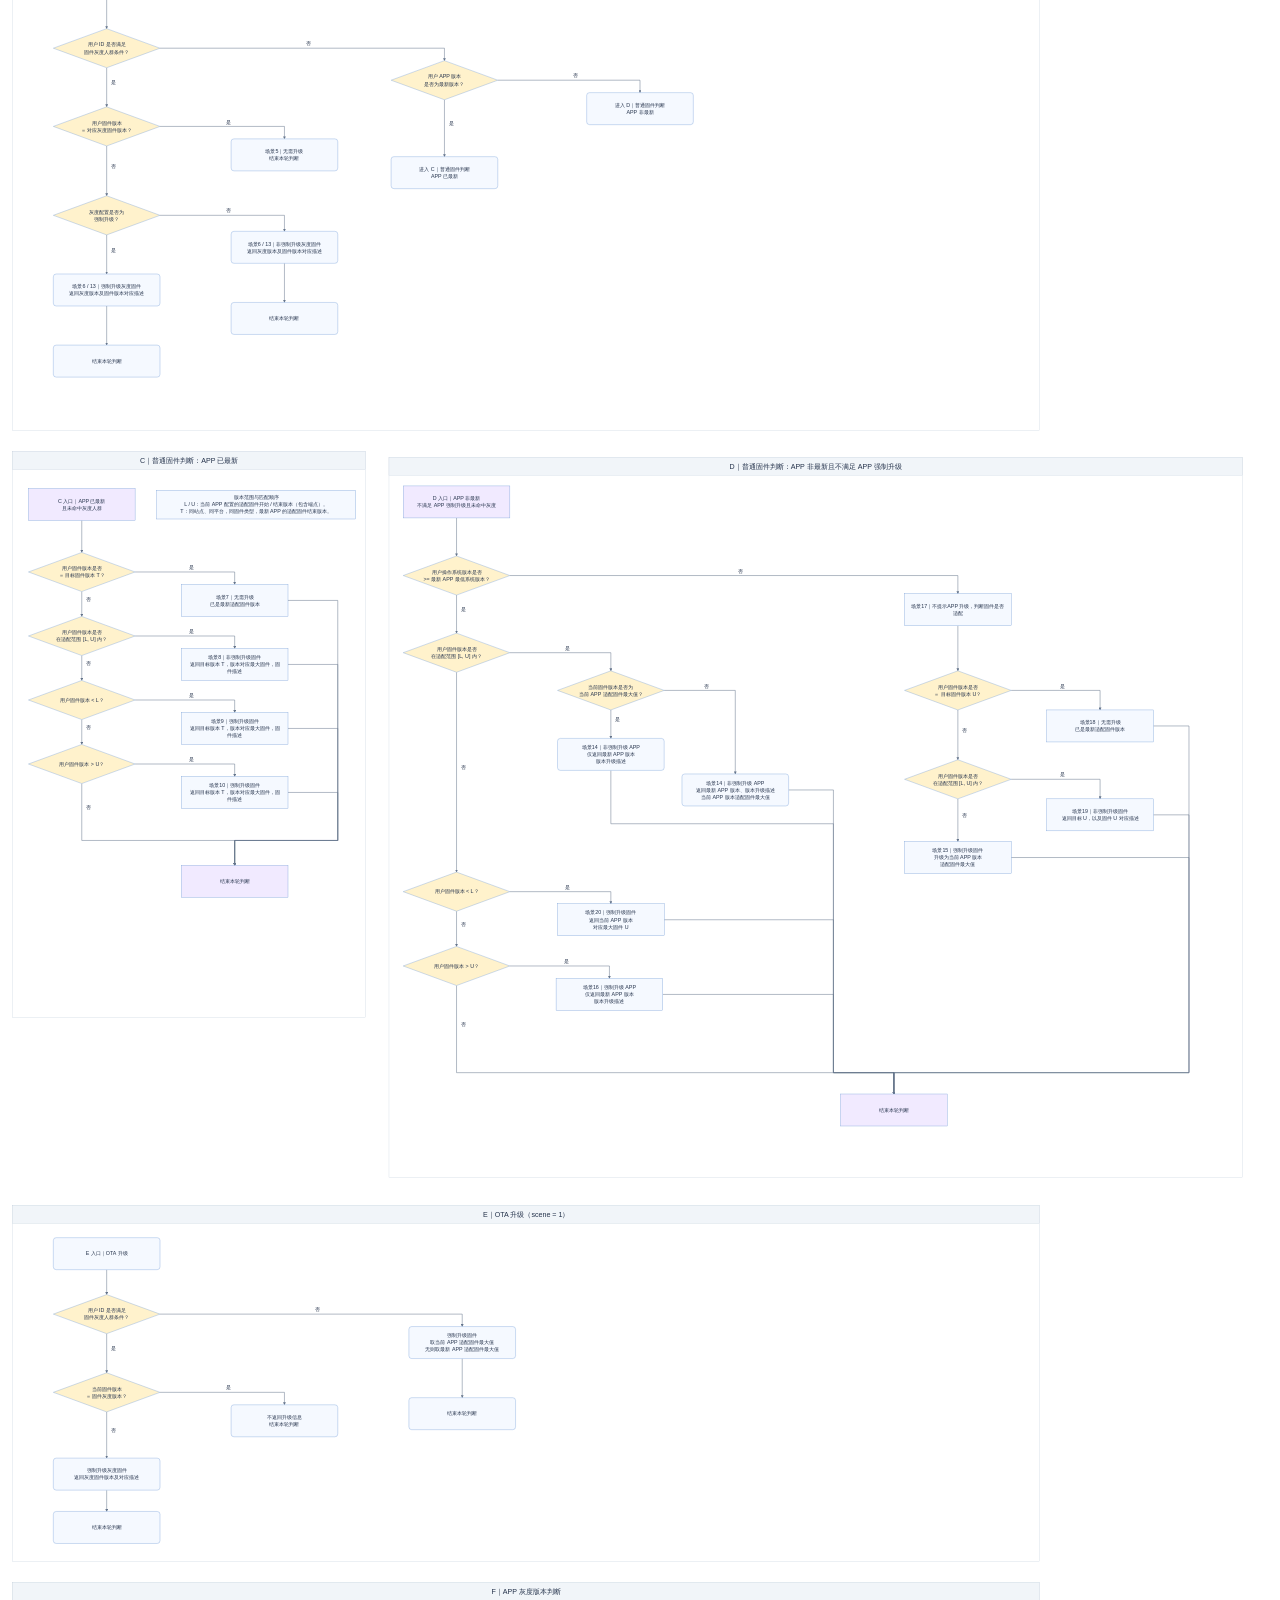
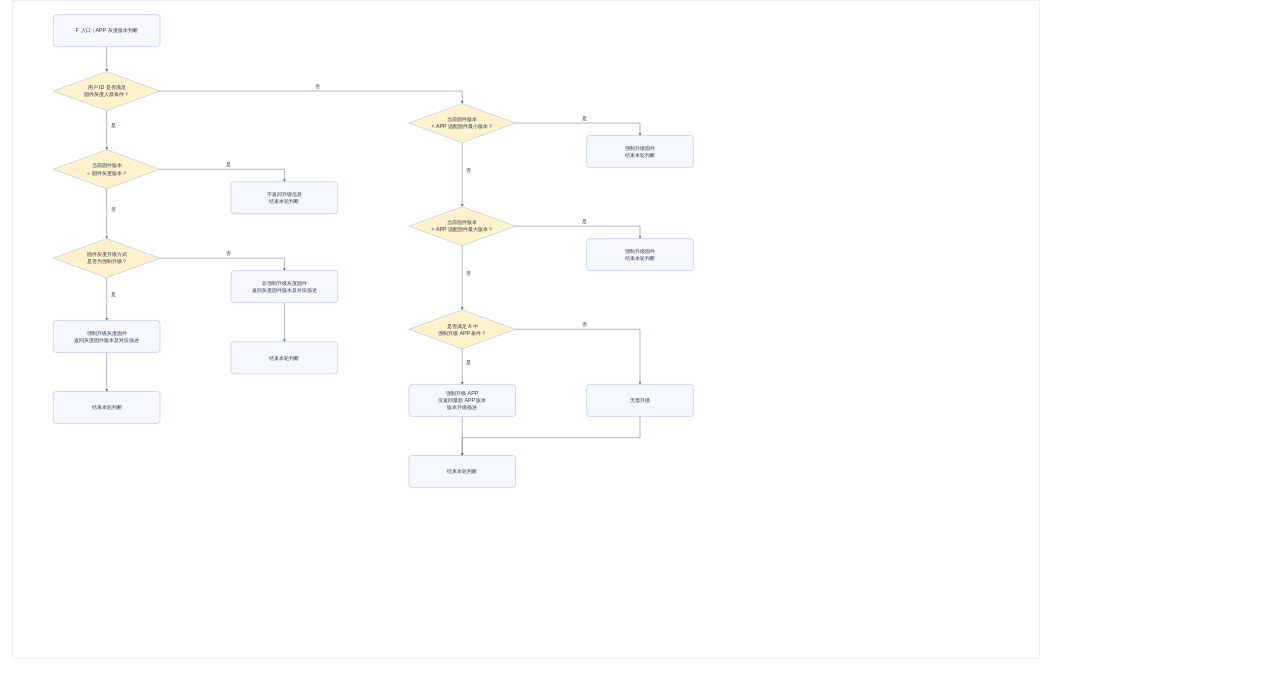
==== commit f214555c: "Add NASA firmware guard and renumber firmware upgrade scenario" ====
--- a/outputs/APP与固件升级-流程图打开.html
+++ b/outputs/APP与固件升级-流程图打开.html
@@ -10,6 +10,6 @@
   </style>
 </head>
 <body>
-  <img src="APP与固件升级-清晰布局.svg?v=20261113-scene15-v15" alt="APP 与固件升级流程图">
+  <img src="APP与固件升级-清晰布局.svg?v=20261113-nasa-scene20-v16" alt="APP 与固件升级流程图">
 </body>
 </html>
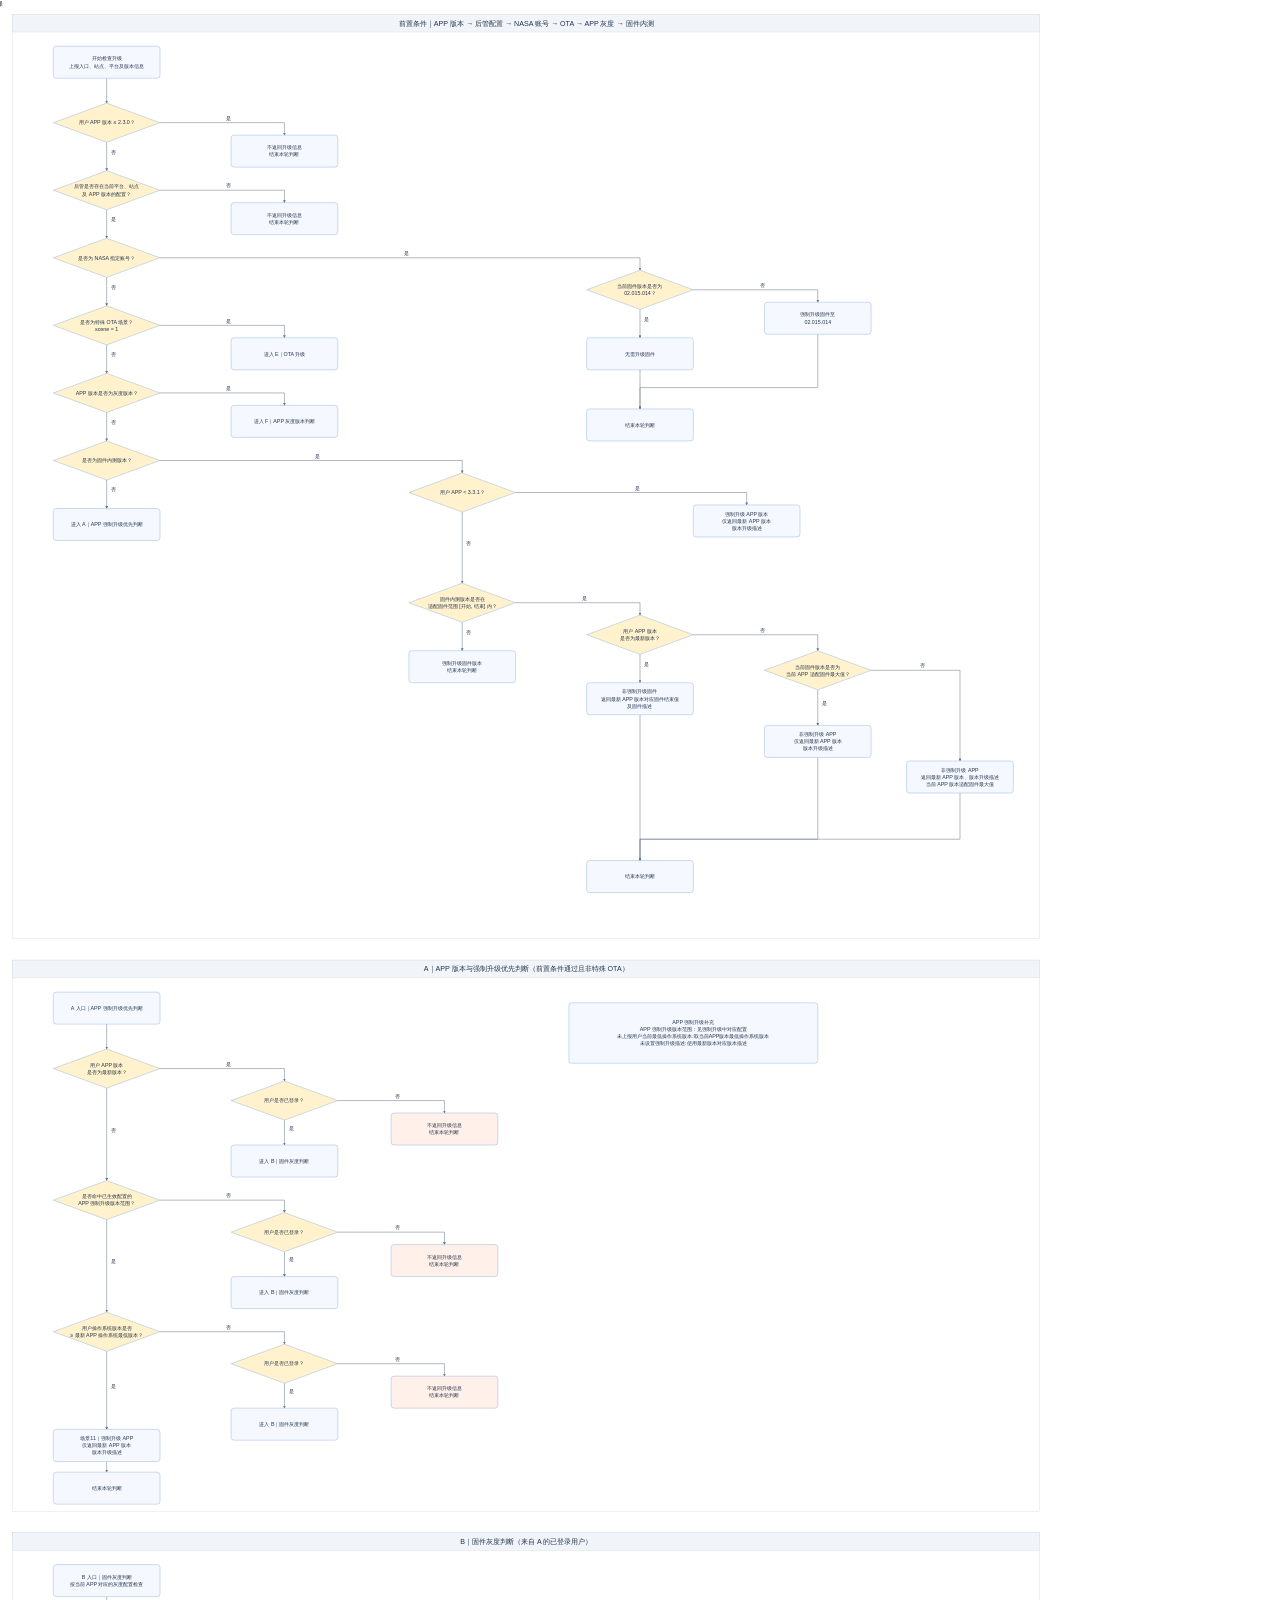
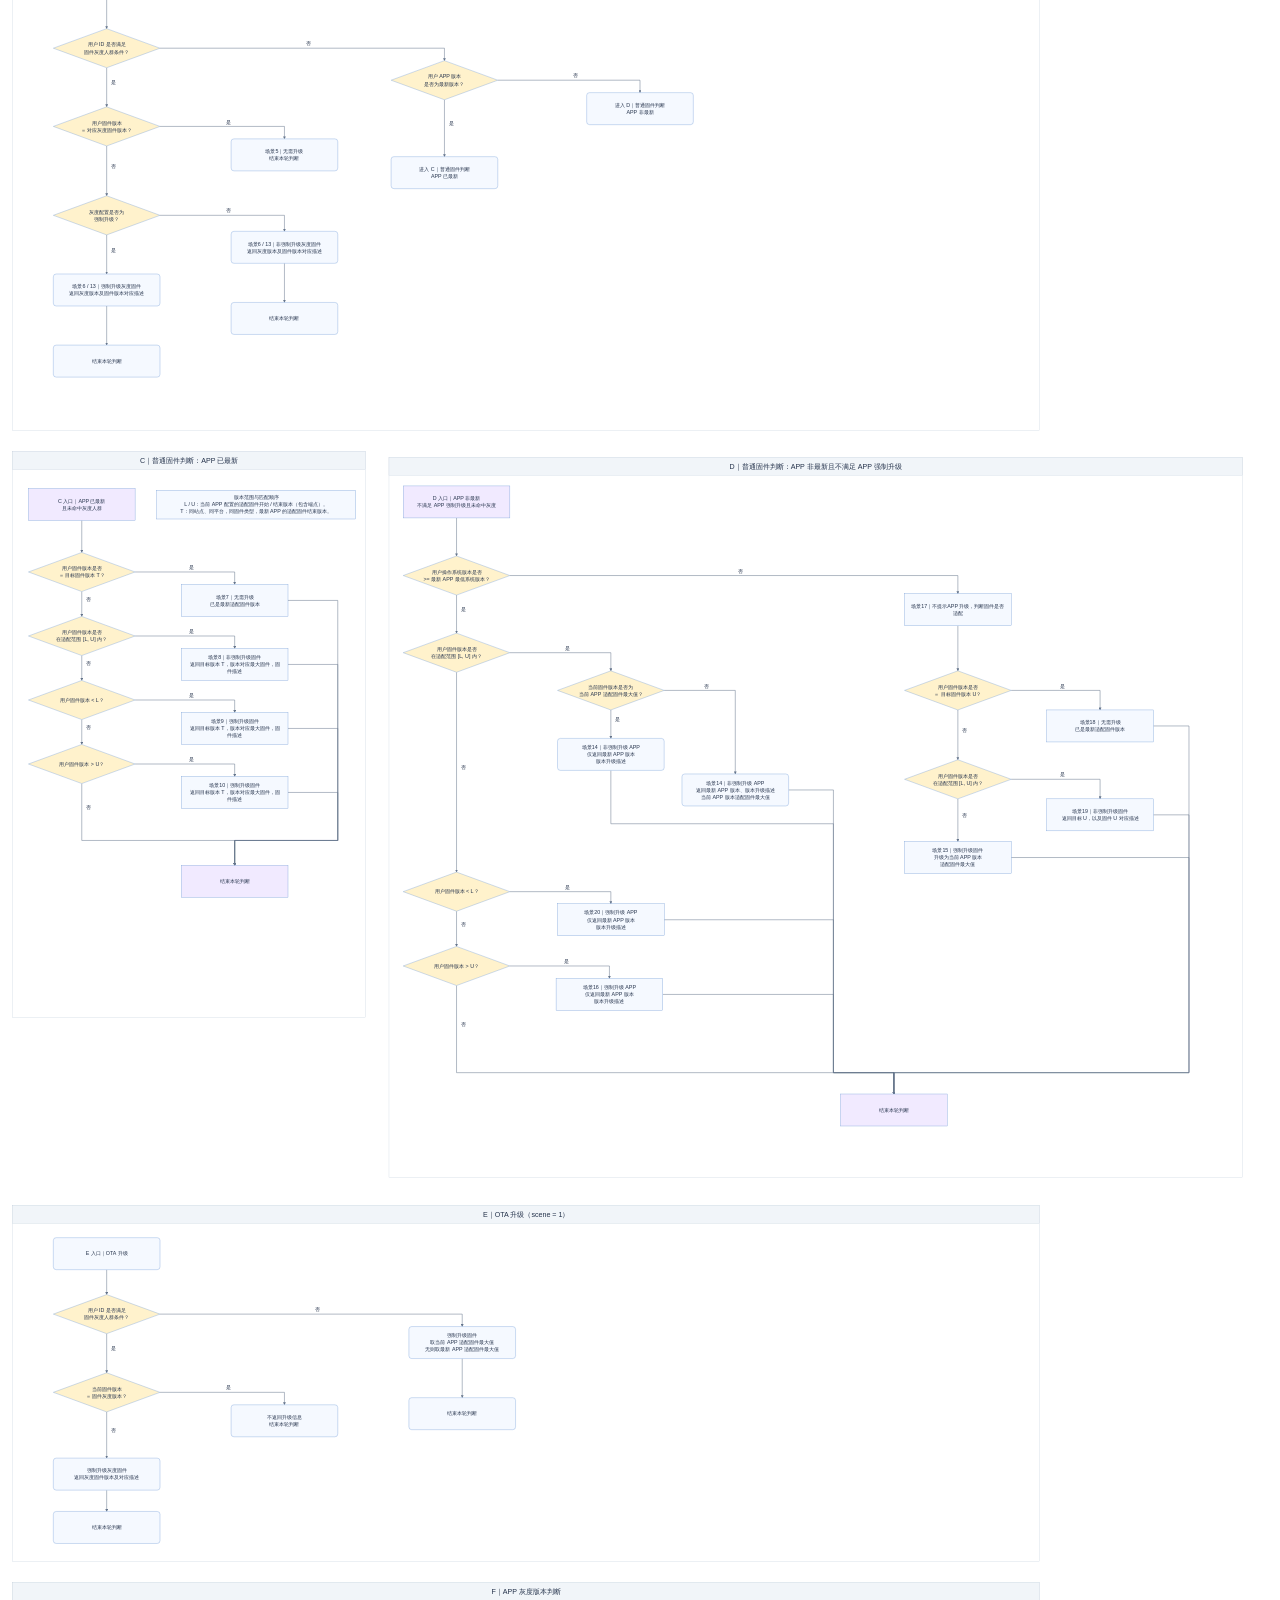
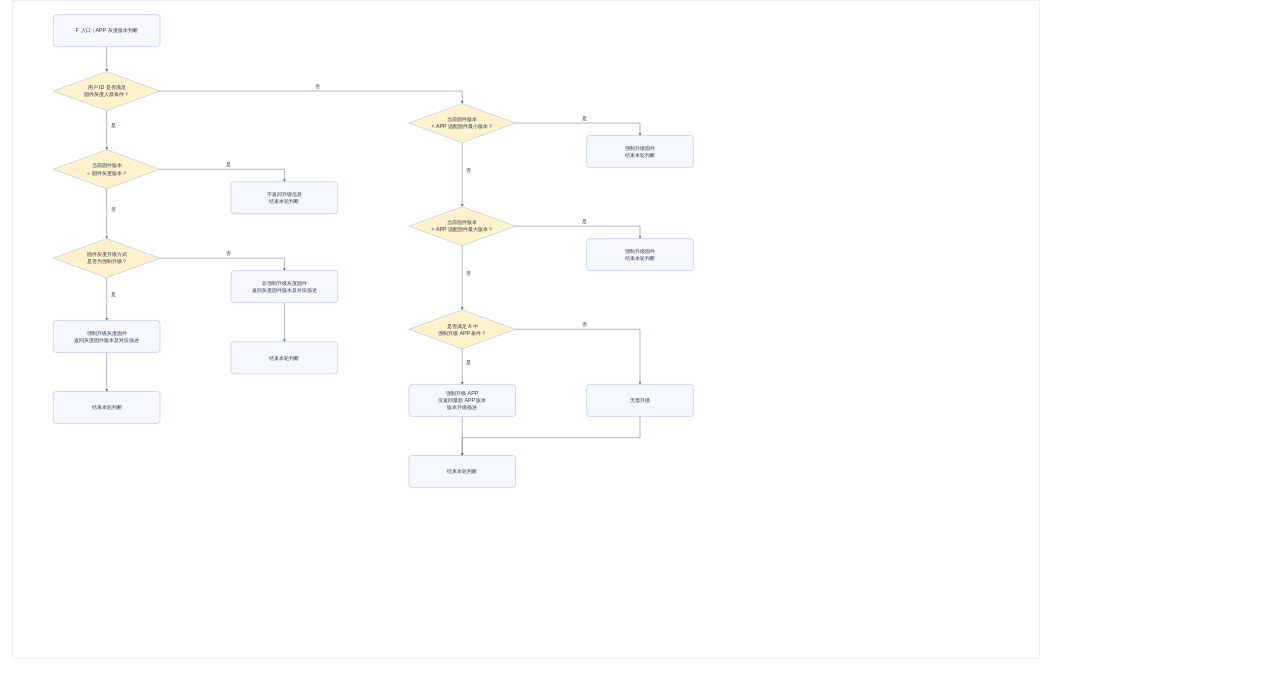
==== commit 0a4468dd: "Force APP upgrade when D firmware is below lower bound" ====
--- a/outputs/APP与固件升级-流程图打开.html
+++ b/outputs/APP与固件升级-流程图打开.html
@@ -10,6 +10,6 @@
   </style>
 </head>
 <body>
-  <img src="APP与固件升级-清晰布局.svg?v=20261113-nasa-scene20-v16" alt="APP 与固件升级流程图">
+  <img src="APP与固件升级-清晰布局.svg?v=20261116-d-force-app-v17" alt="APP 与固件升级流程图">
 </body>
 </html>
